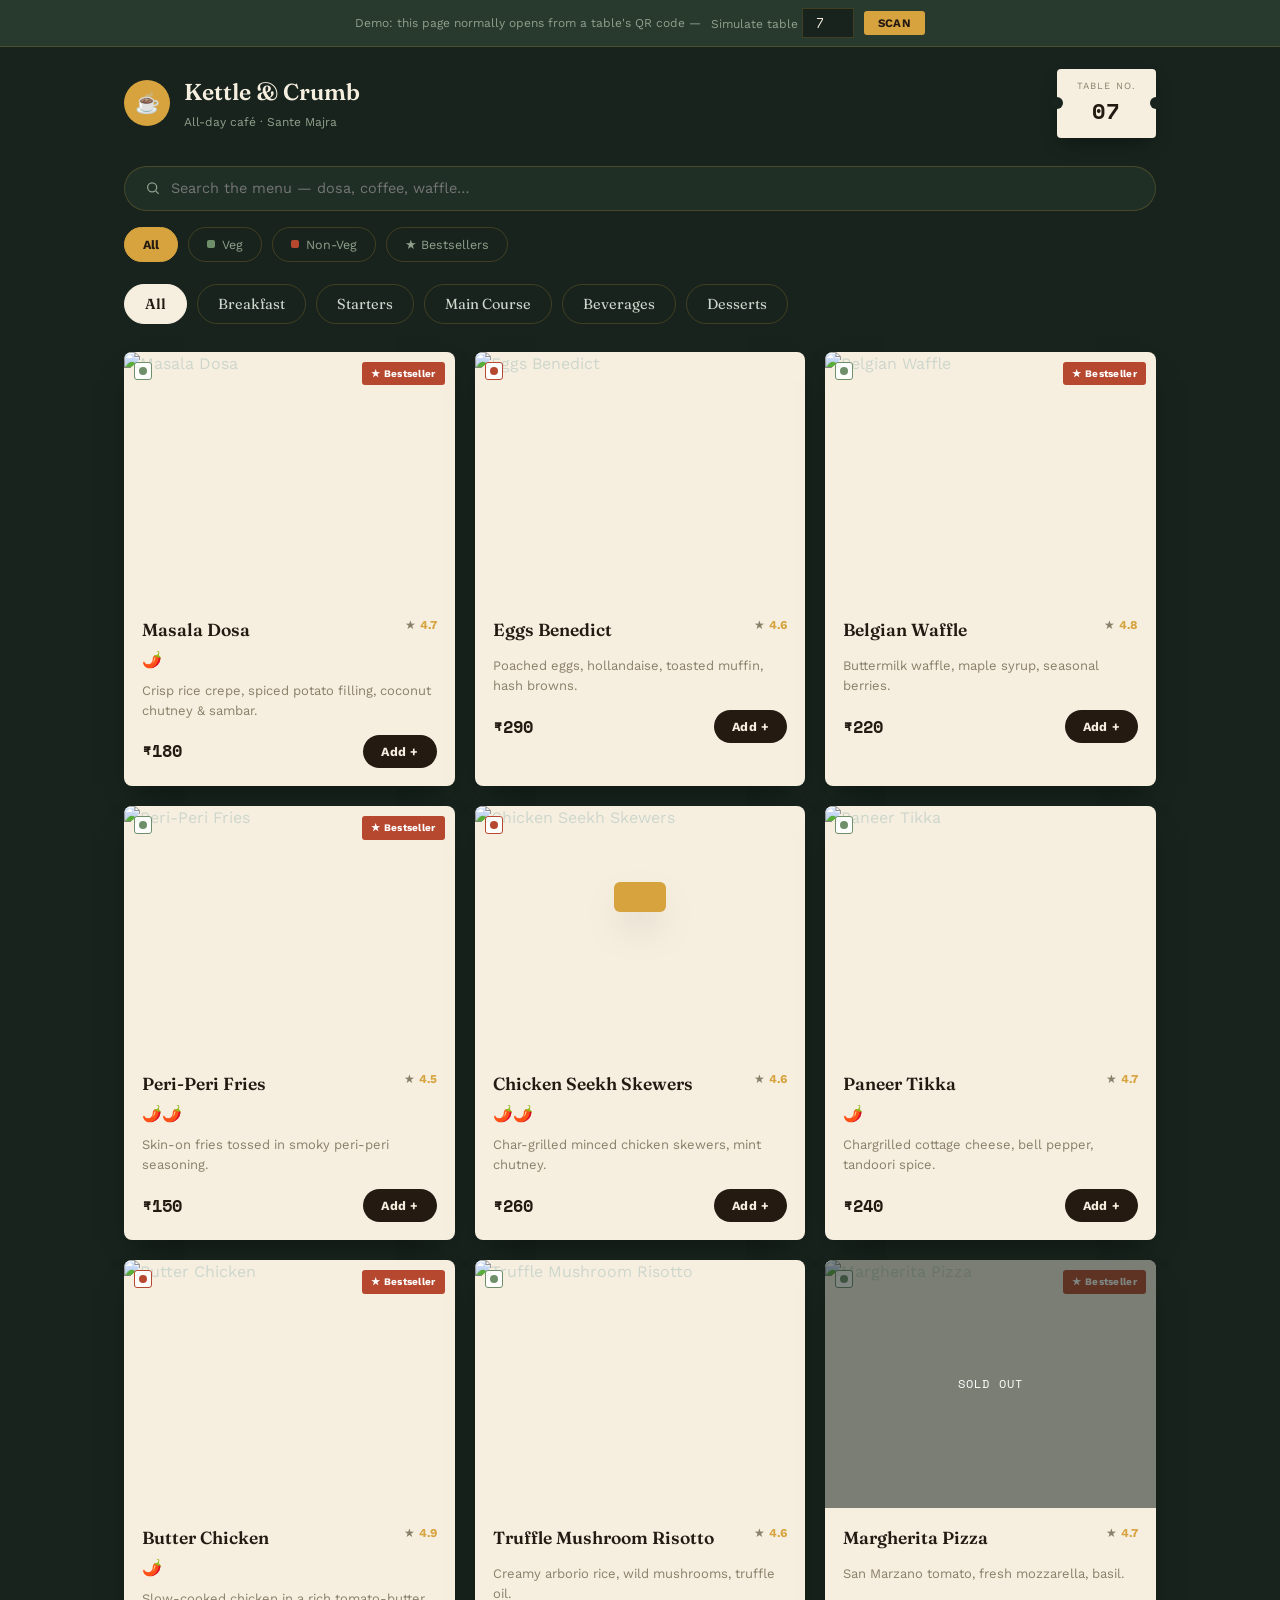
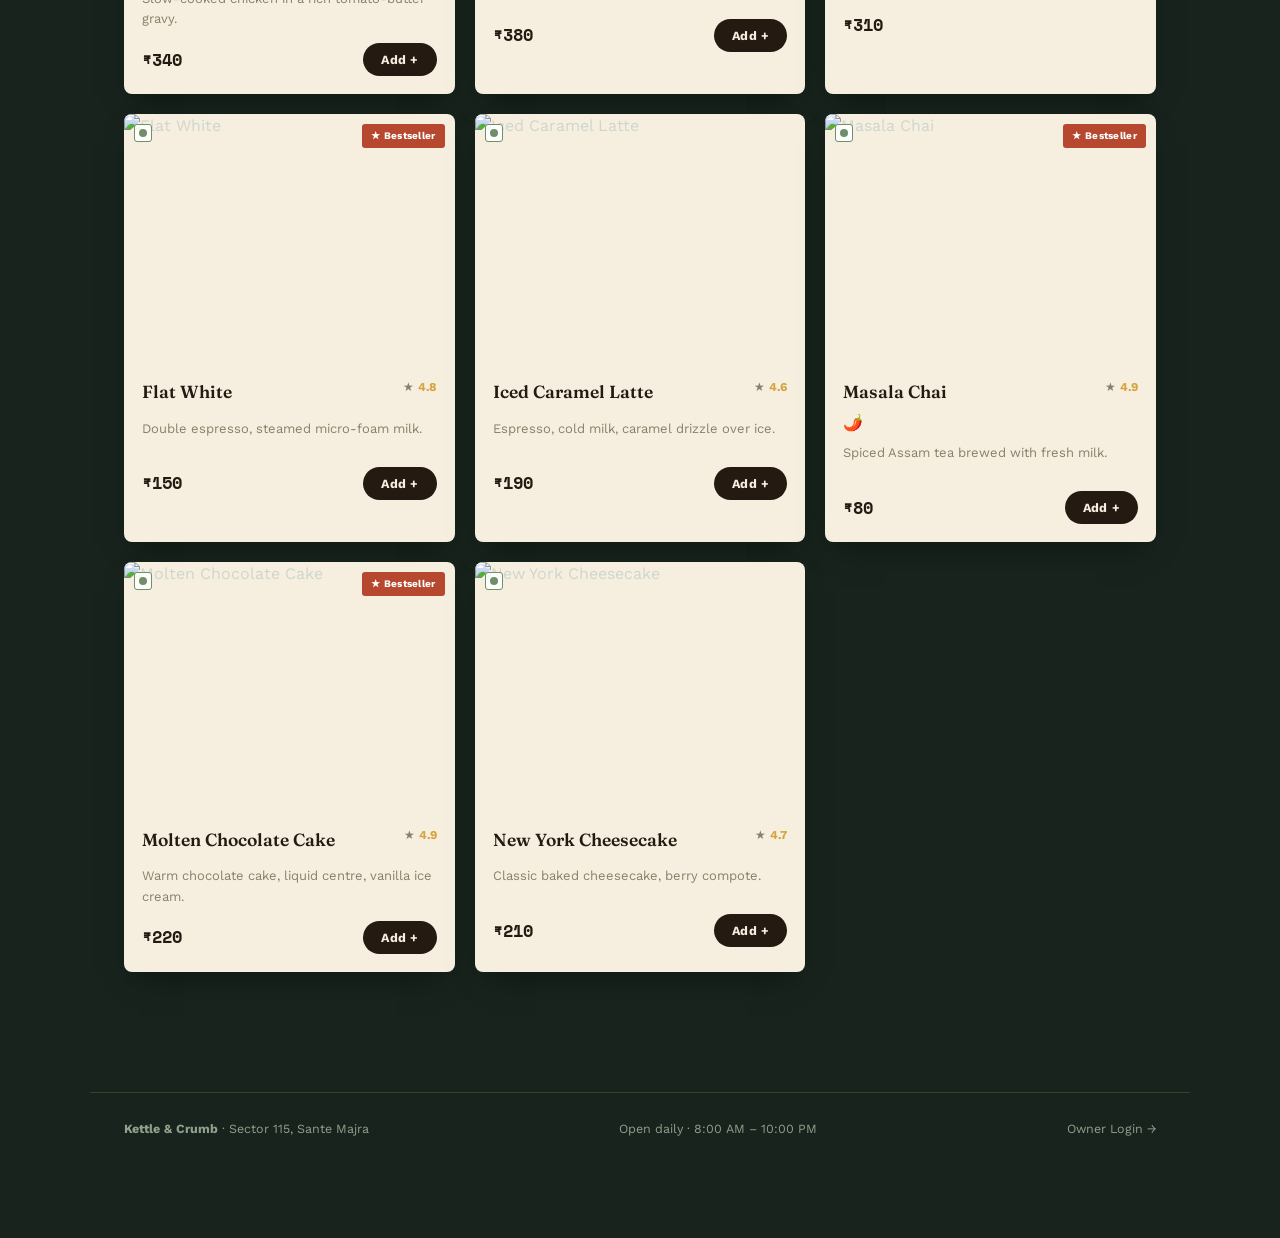
==== index.html @ 445ea5b0 "first commit" ====
<!DOCTYPE html>
<html lang="en">

<head>
    <meta charset="UTF-8">
    <meta name="viewport" content="width=device-width, initial-scale=1.0">
    <title>Kettle & Crumb — Table Order</title>
    <meta name="description" content="Scan, browse the menu, and order straight from your table.">
    <link rel="preconnect" href="https://fonts.googleapis.com">
    <link
        href="https://fonts.googleapis.com/css2?family=Fraunces:ital,opsz,wght@0,9..144,500;0,9..144,600;1,9..144,500&family=Work+Sans:wght@400;500;600;700;800&family=Space+Mono:wght@400;700&display=swap"
        rel="stylesheet">
    <link rel="stylesheet" href="style.css">
</head>

<body>

    <!-- ============================================================
     CUSTOMER MENU INTERFACE
============================================================= -->
    <div id="customerApp">

        <!-- table simulator strip (demo-only helper) -->
        <div class="sim-strip">
            <span>Demo: this page normally opens from a table's QR code —</span>
            <label>Simulate table&nbsp;<input type="number" id="simTableInput" min="1" max="40" value="7"></label>
            <button type="button" id="simTableGo">Scan</button>
        </div>

        <header class="menu-header">
            <div class="mh-left">
                <div class="brand-mark">☕</div>
                <div>
                    <div class="brand-name">Kettle &amp; Crumb</div>
                    <div class="brand-tag">All-day café · Sante Majra</div>
                </div>
            </div>
            <div class="table-stub" id="tableStub">
                <span class="stub-eyebrow">Table No.</span>
                <span class="stub-num" id="tableNumDisplay">07</span>
            </div>
        </header>

        <div class="menu-toolbar">
            <div class="search-wrap">
                <svg width="16" height="16" viewBox="0 0 24 24" fill="none" stroke="currentColor" stroke-width="2">
                    <circle cx="11" cy="11" r="7" />
                    <path d="m21 21-4.3-4.3" />
                </svg>
                <input type="text" id="menuSearch" placeholder="Search the menu — dosa, coffee, waffle…">
            </div>
            <div class="filter-pills">
                <button class="fp active" data-filter="all" onclick="setDietFilter('all',this)">All</button>
                <button class="fp veg" data-filter="veg" onclick="setDietFilter('veg',this)"><span
                        class="dot veg-dot"></span>Veg</button>
                <button class="fp nonveg" data-filter="nonveg" onclick="setDietFilter('nonveg',this)"><span
                        class="dot nonveg-dot"></span>Non-Veg</button>
                <button class="fp" data-filter="bestseller" onclick="setDietFilter('bestseller',this)">★
                    Bestsellers</button>
            </div>
        </div>

        <nav class="cat-rail" id="catRail"></nav>

        <main class="menu-main">
            <div class="menu-grid" id="menuGrid"></div>
            <p class="no-results hidden-panel" id="noResults">Nothing matches that search — try another dish or clear
                the filters.</p>
        </main>

        <footer class="menu-footer">
            <div><b>Kettle &amp; Crumb</b> · Sector 115, Sante Majra</div>
            <div>Open daily · 8:00 AM – 10:00 PM</div>
            <a href="#" class="staff-link" onclick="openAdmin(event)">Owner Login →</a>
        </footer>

        <!-- floating cart tab -->
        <button class="cart-tab hidden-panel" id="cartTab" onclick="openCartDrawer()">
            <span class="cart-tab-count" id="cartTabCount">0</span>
            <span class="cart-tab-label">View Ticket</span>
            <span class="cart-tab-total" id="cartTabTotal">₹0</span>
        </button>

        <!-- order tracker bar -->
        <div class="tracker-bar hidden-panel" id="trackerBar" onclick="openTrackerDetail()">
            <span class="tracker-dot"></span>
            <span>Order <b id="trackerOrderId">—</b></span>
            <span class="tracker-status" id="trackerStatus">Placed</span>
        </div>

        <!-- cart / ticket drawer -->
        <div class="drawer-bg" id="cartDrawerBg" onclick="if(event.target===this)closeCartDrawer()">
            <div class="ticket" id="ticketPanel">
                <div class="ticket-torn top"></div>
                <div class="ticket-head">
                    <div>ORDER TICKET</div>
                    <button class="ticket-close" onclick="closeCartDrawer()">✕</button>
                </div>
                <div class="ticket-meta">
                    <span>TABLE <b id="ticketTable">07</b></span>
                    <span id="ticketTime">--:--</span>
                </div>
                <div class="ticket-items" id="ticketItems"></div>
                <div class="ticket-empty hidden-panel" id="ticketEmpty">Your ticket is empty — add something from the
                    menu.</div>
                <div class="ticket-divider"></div>
                <div class="ticket-row"><span>Subtotal</span><span id="ticketSubtotal">₹0</span></div>
                <div class="ticket-row muted"><span>Taxes (5%)</span><span id="ticketTax">₹0</span></div>
                <div class="ticket-row total"><span>Total</span><span id="ticketTotal">₹0</span></div>
                <textarea id="ticketNote"
                    placeholder="Notes for the kitchen (optional) — e.g. less spicy, no onion"></textarea>
                <button class="btn-place" id="placeOrderBtn" onclick="placeOrder()">Place Order</button>
                <div class="ticket-barcode"></div>
            </div>
        </div>

    </div>

    <div id="toast"></div>

    <!-- ============================================================
     OWNER DASHBOARD
============================================================= -->
    <div id="admin-root">

        <div class="admin-login" id="adminLogin">
            <div class="login-card">
                <div class="brand-mark" style="margin:0 auto 10px;">☕</div>
                <div class="brand-name" style="text-align:center;">Owner Portal</div>
                <p class="sub">KETTLE &amp; CRUMB — MANAGEMENT</p>
                <form id="loginForm">
                    <div class="field"><label>Email</label><input required type="email" id="loginEmail"
                            placeholder="owner@kettleandcrumb.com"></div>
                    <div class="field"><label>Password</label><input required type="password" id="loginPass"
                            placeholder="••••••••"></div>
                    <button type="submit" class="btn-place" style="width:100%;">Sign In</button>
                </form>
                <div class="demo-hint">Demo credentials — any email + password <b>owner123</b></div>
                <a class="back-site" href="#" onclick="closeAdmin(event)">← Back to menu</a>
            </div>
        </div>

        <div class="admin-shell hidden-panel" id="adminShell">
            <aside class="admin-sidebar">
                <div class="brand-mark" style="margin-bottom:6px;">☕</div>
                <div class="sidebar-brand">Kettle &amp; Crumb</div>
                <a class="side-link active" data-tab="dash" onclick="switchTab('dash',this)">◆ Dashboard</a>
                <a class="side-link" data-tab="orders" onclick="switchTab('orders',this)">◆ Orders</a>
                <a class="side-link" data-tab="menu" onclick="switchTab('menu',this)">◆ Menu Management</a>
                <a class="side-link" data-tab="revenue" onclick="switchTab('revenue',this)">◆ Revenue</a>
                <a class="side-link" data-tab="settings" onclick="switchTab('settings',this)">◆ Settings</a>
                <a class="side-link" onclick="closeAdmin(event)" style="margin-top:auto;">◆ Logout</a>
            </aside>

            <main class="admin-main">
                <!-- DASHBOARD -->
                <div class="admin-tab" id="tab-dash">
                    <div class="admin-topbar">
                        <div>
                            <h1>Dashboard</h1>
                            <div class="sub">Today at a glance.</div>
                        </div>
                        <div class="topbar-actions">
                            <button type="button" class="mini-btn" onclick="switchTabByName('orders')">View
                                Orders</button>
                            <button type="button" class="mini-btn ok" onclick="switchTabByName('menu')">Manage
                                Menu</button>
                        </div>
                    </div>
                    <div class="stat-grid" id="statGrid"></div>
                    <div class="dash-split">
                        <div class="admin-panel">
                            <div class="panel-head">
                                <h3>Orders by Status</h3>
                            </div>
                            <div id="statusBars"></div>
                        </div>
                        <div class="admin-panel">
                            <div class="panel-head">
                                <h3>Recent Activity</h3>
                            </div>
                            <div id="activityFeed" class="activity-feed"></div>
                        </div>
                    </div>
                    <div class="admin-panel">
                        <div class="panel-head">
                            <h3>Latest Orders</h3>
                        </div>
                        <table>
                            <thead>
                                <tr>
                                    <th>Order</th>
                                    <th>Table</th>
                                    <th>Items</th>
                                    <th>Total</th>
                                    <th>Status</th>
                                </tr>
                            </thead>
                            <tbody id="recentOrdersBody"></tbody>
                        </table>
                    </div>
                </div>

                <!-- ORDERS -->
                <div class="admin-tab hidden-panel" id="tab-orders">
                    <div class="admin-topbar">
                        <div>
                            <h1>Orders</h1>
                            <div class="sub">Move each order through the kitchen workflow.</div>
                        </div>
                        <div class="topbar-actions"><span class="count-chip" id="orderCount">0 orders</span></div>
                    </div>
                    <div class="order-cols" id="orderCols"></div>
                </div>

                <!-- MENU MANAGEMENT -->
                <div class="admin-tab hidden-panel" id="tab-menu">
                    <div class="admin-topbar">
                        <div>
                            <h1>Menu Management</h1>
                            <div class="sub">Add dishes, edit prices, toggle availability.</div>
                        </div>
                        <div class="topbar-actions">
                            <span class="count-chip" id="menuCount">0 items</span>
                            <button type="button" class="mini-btn ok" onclick="openItemEditor()">+ Add Item</button>
                        </div>
                    </div>
                    <div class="cat-filter-row" id="adminCatFilter"></div>
                    <div class="admin-grid-menu" id="adminMenuGrid"></div>
                </div>

                <!-- REVENUE -->
                <div class="admin-tab hidden-panel" id="tab-revenue">
                    <div class="admin-topbar">
                        <div>
                            <h1>Revenue</h1>
                            <div class="sub">Track daily takings — automatic from orders, plus manual entries.</div>
                        </div>
                    </div>
                    <div class="stat-grid" id="revenueStatGrid"></div>
                    <div class="admin-panel">
                        <div class="panel-head">
                            <h3>Last 7 Days</h3>
                        </div>
                        <div id="revenueChart" class="revenue-chart"></div>
                    </div>
                    <div class="admin-panel">
                        <div class="panel-head">
                            <h3>Add a Manual Entry</h3>
                        </div>
                        <form id="revenueForm" class="form-row" style="align-items:flex-end;">
                            <div class="field"><label>Date</label><input required type="date" id="revDate"></div>
                            <div class="field"><label>Amount (₹)</label><input required type="number" min="0"
                                    id="revAmount" placeholder="e.g. 2400"></div>
                            <div class="field"><label>Note</label><input type="text" id="revNote"
                                    placeholder="e.g. Cash counter sales"></div>
                            <button type="submit" class="btn-place" style="width:auto;padding:13px 26px;">Add
                                Entry</button>
                        </form>
                    </div>
                    <div class="admin-panel">
                        <div class="panel-head">
                            <h3>Revenue Log</h3>
                        </div>
                        <table>
                            <thead>
                                <tr>
                                    <th>Date</th>
                                    <th>Source</th>
                                    <th>Note</th>
                                    <th>Amount</th>
                                </tr>
                            </thead>
                            <tbody id="revenueLogBody"></tbody>
                        </table>
                    </div>
                </div>

                <!-- SETTINGS -->
                <div class="admin-tab hidden-panel" id="tab-settings">
                    <div class="admin-topbar">
                        <div>
                            <h1>Settings</h1>
                            <div class="sub">Basic details shown across the customer menu.</div>
                        </div>
                    </div>
                    <form class="admin-panel" id="settingsForm">
                        <div class="panel-head">
                            <h3>Café Info</h3>
                        </div>
                        <div class="form-row">
                            <div class="field"><label>Café Name</label><input type="text" id="setCafeName"
                                    value="Kettle & Crumb"></div>
                            <div class="field"><label>Tagline</label><input type="text" id="setTagline"
                                    value="All-day café · Sante Majra"></div>
                        </div>
                        <div class="form-row">
                            <div class="field"><label>Address</label><input type="text" id="setAddress"
                                    value="Sector 115, Sante Majra"></div>
                            <div class="field"><label>Opening Hours</label><input type="text" id="setHours"
                                    value="Open daily · 8:00 AM – 10:00 PM"></div>
                        </div>
                        <div class="form-row">
                            <div class="field"><label>Contact Phone</label><input type="text" id="setPhone"
                                    value="+91 98xxx xxxxx"></div>
                            <div class="field"><label>Number of Tables</label><input type="number" id="setTableCount"
                                    value="20" min="1"></div>
                        </div>
                        <label class="switch-row" style="margin-top:6px;">
                            <input type="checkbox" id="setOrderSound" checked>
                            <span>Play a sound alert when a new order comes in</span>
                        </label>
                        <div class="submit-row" style="margin-top:20px;">
                            <button type="submit" class="btn-place" style="width:auto;padding:13px 30px;">Save &amp;
                                Publish to Menu</button>
                            <span class="submit-note" id="settingsSavedNote"></span>
                        </div>
                    </form>
                </div>
            </main>
        </div>
    </div>

    <!-- item editor modal -->
    <div class="drawer-bg" id="itemEditorBg" onclick="if(event.target===this)closeItemEditor()">
        <div class="item-editor" id="itemEditor">
            <div class="panel-head">
                <h3 id="editorTitle">Add Menu Item</h3><button class="ticket-close"
                    onclick="closeItemEditor()">✕</button>
            </div>
            <div class="editor-photo">
                <img id="editorImgPreview" src="">
                <input type="file" id="editorImgUpload" accept="image/*" style="display:none"
                    onchange="handleEditorImageUpload(event)">
                <button type="button" class="mini-btn"
                    onclick="document.getElementById('editorImgUpload').click()">Upload Photo</button>
            </div>
            <div class="form-row">
                <div class="field full"><label>Dish Name</label><input type="text" id="editorName"></div>
            </div>
            <div class="form-row">
                <div class="field full"><label>Description</label><textarea id="editorDesc"></textarea></div>
            </div>
            <div class="form-row">
                <div class="field"><label>Price (₹)</label><input type="number" id="editorPrice"></div>
                <div class="field"><label>Category</label><select id="editorCategory"></select></div>
            </div>
            <div class="form-row">
                <div class="field"><label>Diet</label>
                    <select id="editorDiet">
                        <option value="veg">Veg</option>
                        <option value="nonveg">Non-Veg</option>
                    </select>
                </div>
                <div class="field"><label>Spice Level</label>
                    <select id="editorSpice">
                        <option value="0">Mild</option>
                        <option value="1">Medium</option>
                        <option value="2">Spicy</option>
                    </select>
                </div>
            </div>
            <label class="switch-row" style="margin:6px 0 16px;"><input type="checkbox" id="editorBestseller"><span>Mark
                    as bestseller</span></label>
            <div class="submit-row">
                <button type="button" class="btn-place" style="width:auto;padding:13px 28px;"
                    onclick="saveEditorItem()">Save Item</button>
                <span id="editorDeleteWrap"></span>
            </div>
        </div>
    </div>

    <script src="script.js" defer></script>
</body>

</html>
---- style.css ----
:root {
    --ink: #17231c;
    --ink-2: #1f2f25;
    --ink-3: #28392e;
    --paper: #f6efe0;
    --paper-dim: #eee4cf;
    --mustard: #d6a33e;
    --mustard-bright: #eec46b;
    --rust: #b6482f;
    --sage: #6f8f6b;
    --text-soft: #cdd6cc;
    --text-soft-2: #8fa08c;
    --ink-text: #241a12;
    --muted-paper: #8a7f68;
    --line: rgba(214, 163, 62, 0.22);
    --line-paper: rgba(36, 26, 18, 0.12);
    --serif: 'Fraunces', serif;
    --sans: 'Work Sans', sans-serif;
    --mono: 'Space Mono', monospace;
}

* {
    margin: 0;
    padding: 0;
    box-sizing: border-box;
}

body {
    background: var(--ink);
    color: var(--text-soft);
    font-family: var(--sans);
    line-height: 1.55;
    -webkit-font-smoothing: antialiased;
}

a {
    color: inherit;
    text-decoration: none;
}

button {
    font-family: var(--sans);
    cursor: pointer;
    border: none;
    background: none;
    color: inherit;
}

img {
    max-width: 100%;
    display: block;
}

.hidden-panel {
    display: none !important;
}

/* ===================== customer shell ===================== */
.sim-strip {
    background: var(--ink-3);
    color: var(--text-soft-2);
    font-size: 12px;
    display: flex;
    align-items: center;
    justify-content: center;
    gap: 10px;
    flex-wrap: wrap;
    padding: 8px 16px;
    border-bottom: 1px solid var(--line);
}

.sim-strip input {
    width: 52px;
    background: var(--ink);
    border: 1px solid var(--line);
    color: var(--paper);
    padding: 4px 6px;
    font-family: var(--mono);
    text-align: center;
}

.sim-strip button {
    background: var(--mustard);
    color: var(--ink-text);
    padding: 5px 14px;
    font-size: 11.5px;
    font-weight: 700;
    border-radius: 3px;
    letter-spacing: .03em;
    text-transform: uppercase;
}

.menu-header {
    display: flex;
    justify-content: space-between;
    align-items: center;
    padding: 22px 34px;
    max-width: 1100px;
    margin: 0 auto;
}

.mh-left {
    display: flex;
    align-items: center;
    gap: 14px;
}

.brand-mark {
    width: 46px;
    height: 46px;
    border-radius: 50%;
    background: var(--mustard);
    color: var(--ink-text);
    display: flex;
    align-items: center;
    justify-content: center;
    font-size: 20px;
    flex-shrink: 0;
}

.brand-name {
    font-family: var(--serif);
    font-size: 23px;
    color: var(--paper);
    font-weight: 600;
}

.brand-tag {
    font-size: 12px;
    color: var(--text-soft-2);
    margin-top: 2px;
}

.table-stub {
    background: var(--paper);
    color: var(--ink-text);
    padding: 10px 20px;
    border-radius: 4px;
    text-align: center;
    position: relative;
    box-shadow: 0 8px 20px -6px rgba(0, 0, 0, .4);
}

.table-stub::before,
.table-stub::after {
    content: '';
    position: absolute;
    top: 50%;
    width: 12px;
    height: 12px;
    background: var(--ink);
    border-radius: 50%;
    transform: translateY(-50%);
}

.table-stub::before {
    left: -6px;
}

.table-stub::after {
    right: -6px;
}

.stub-eyebrow {
    display: block;
    font-size: 9.5px;
    letter-spacing: .12em;
    text-transform: uppercase;
    color: var(--muted-paper);
}

.stub-num {
    display: block;
    font-family: var(--mono);
    font-size: 22px;
    font-weight: 700;
    letter-spacing: .04em;
}

.menu-toolbar {
    max-width: 1100px;
    margin: 6px auto 0;
    padding: 0 34px;
    display: flex;
    flex-direction: column;
    gap: 16px;
}

.search-wrap {
    display: flex;
    align-items: center;
    gap: 10px;
    background: var(--ink-2);
    border: 1px solid var(--line);
    border-radius: 30px;
    padding: 13px 20px;
    color: var(--text-soft-2);
}

.search-wrap input {
    background: none;
    border: none;
    color: var(--paper);
    font-size: 14.5px;
    width: 100%;
    font-family: var(--sans);
}

.search-wrap input:focus {
    outline: none;
}

.filter-pills {
    display: flex;
    gap: 10px;
    flex-wrap: wrap;
}

.fp {
    padding: 9px 18px;
    border: 1px solid var(--line);
    border-radius: 20px;
    font-size: 12.5px;
    color: var(--text-soft-2);
    display: flex;
    align-items: center;
    gap: 7px;
    transition: .25s;
}

.fp:hover {
    border-color: var(--mustard);
    color: var(--paper);
}

.fp.active {
    background: var(--mustard);
    color: var(--ink-text);
    border-color: var(--mustard);
    font-weight: 700;
}

.dot {
    width: 8px;
    height: 8px;
    border-radius: 2px;
    display: inline-block;
}

.veg-dot {
    background: var(--sage);
}

.nonveg-dot {
    background: var(--rust);
}

.cat-rail {
    max-width: 1100px;
    margin: 22px auto 0;
    padding: 0 34px;
    display: flex;
    gap: 10px;
    overflow-x: auto;
    scrollbar-width: none;
}

.cat-rail::-webkit-scrollbar {
    display: none;
}

.cat-chip {
    flex-shrink: 0;
    padding: 10px 20px;
    border: 1px solid var(--line);
    border-radius: 24px;
    font-family: var(--serif);
    font-size: 14.5px;
    color: var(--text-soft);
    transition: .25s;
    white-space: nowrap;
}

.cat-chip.active {
    background: var(--paper);
    color: var(--ink-text);
    border-color: var(--paper);
    font-weight: 600;
}

.menu-main {
    max-width: 1100px;
    margin: 0 auto;
    padding: 28px 34px 120px;
}

.menu-grid {
    display: grid;
    grid-template-columns: repeat(3, 1fr);
    gap: 20px;
}

@media(max-width:900px) {
    .menu-grid {
        grid-template-columns: repeat(2, 1fr);
    }
}

@media(max-width:600px) {
    .menu-grid {
        grid-template-columns: 1fr;
    }
}

.no-results {
    text-align: center;
    color: var(--text-soft-2);
    padding: 60px 0;
    font-size: 14px;
}

.dish-card {
    background: var(--paper);
    border-radius: 8px;
    overflow: hidden;
    position: relative;
    box-shadow: 0 14px 30px -14px rgba(0, 0, 0, .5);
    transition: transform .3s ease;
}

.dish-card.unavailable {
    opacity: .55;
}

.dish-card.reveal {
    opacity: 0;
    transform: translateY(18px);
    transition: opacity .6s ease, transform .6s cubic-bezier(.16, .8, .24, 1);
}

.dish-card.reveal.in-view {
    opacity: 1;
    transform: translateY(0);
}

.dish-photo {
    position: relative;
    aspect-ratio: 4/3;
    overflow: hidden;
}

.dish-photo img {
    width: 100%;
    height: 100%;
    object-fit: cover;
    transition: transform .5s;
}

.dish-card:hover .dish-photo img {
    transform: scale(1.06);
}

.diet-mark {
    position: absolute;
    top: 10px;
    left: 10px;
    width: 18px;
    height: 18px;
    border: 1.5px solid;
    border-radius: 3px;
    display: flex;
    align-items: center;
    justify-content: center;
    background: rgba(255, 255, 255, .92);
}

.diet-mark.veg {
    border-color: var(--sage);
}

.diet-mark.veg::after {
    content: '';
    width: 8px;
    height: 8px;
    background: var(--sage);
    border-radius: 50%;
}

.diet-mark.nonveg {
    border-color: var(--rust);
}

.diet-mark.nonveg::after {
    content: '';
    width: 8px;
    height: 8px;
    background: var(--rust);
    border-radius: 50%;
}

.best-ribbon {
    position: absolute;
    top: 10px;
    right: 10px;
    background: var(--rust);
    color: #fff;
    font-size: 10px;
    font-weight: 700;
    padding: 4px 9px;
    border-radius: 3px;
    letter-spacing: .03em;
}

.sold-out-flag {
    position: absolute;
    inset: 0;
    background: rgba(23, 35, 28, .55);
    display: flex;
    align-items: center;
    justify-content: center;
    color: #fff;
    font-family: var(--mono);
    font-size: 12px;
    letter-spacing: .1em;
    text-transform: uppercase;
}

.dish-body {
    padding: 16px 18px 18px;
}

.dish-top {
    display: flex;
    justify-content: space-between;
    align-items: flex-start;
    gap: 8px;
    margin-bottom: 4px;
}

.dish-name {
    font-family: var(--serif);
    font-size: 17.5px;
    color: var(--ink-text);
    font-weight: 600;
}

.dish-rating {
    display: flex;
    align-items: center;
    gap: 4px;
    font-size: 12px;
    color: var(--muted-paper);
    flex-shrink: 0;
}

.dish-rating b {
    color: var(--mustard);
}

.spice-row {
    display: flex;
    gap: 2px;
    margin: 5px 0 8px;
}

.spice-row span {
    font-size: 11px;
}

.dish-desc {
    font-size: 13px;
    color: var(--muted-paper);
    min-height: 34px;
    margin-bottom: 14px;
}

.dish-foot {
    display: flex;
    justify-content: space-between;
    align-items: center;
}

.dish-price {
    font-family: var(--mono);
    font-size: 17px;
    font-weight: 700;
    color: var(--ink-text);
}

.qty-stepper {
    display: flex;
    align-items: center;
    gap: 0;
    border: 1px solid var(--line-paper);
    border-radius: 20px;
    overflow: hidden;
}

.qty-stepper button {
    width: 30px;
    height: 30px;
    font-size: 16px;
    color: var(--ink-text);
}

.qty-stepper button:hover {
    background: var(--paper-dim);
}

.qty-stepper span {
    width: 26px;
    text-align: center;
    font-family: var(--mono);
    font-size: 13px;
}

.add-btn {
    background: var(--ink-text);
    color: var(--paper);
    padding: 9px 18px;
    border-radius: 20px;
    font-size: 12.5px;
    font-weight: 700;
    letter-spacing: .02em;
    transition: .25s;
}

.add-btn:hover {
    background: var(--mustard);
    color: var(--ink-text);
}

.menu-footer {
    max-width: 1100px;
    margin: 0 auto;
    padding: 26px 34px 100px;
    display: flex;
    justify-content: space-between;
    flex-wrap: wrap;
    gap: 10px;
    font-size: 12.5px;
    color: var(--text-soft-2);
    border-top: 1px solid var(--line);
}

.staff-link {
    color: var(--text-soft-2);
}

.staff-link:hover {
    color: var(--mustard);
}

/* ===================== cart tab + tracker ===================== */
.cart-tab {
    position: fixed;
    left: 50%;
    bottom: 22px;
    transform: translateX(-50%);
    background: var(--mustard);
    color: var(--ink-text);
    display: flex;
    align-items: center;
    gap: 14px;
    padding: 14px 22px;
    border-radius: 30px;
    box-shadow: 0 16px 34px -10px rgba(0, 0, 0, .5);
    animation: cartIn .4s cubic-bezier(.16, .8, .24, 1);
    z-index: 500;
}

@keyframes cartIn {
    from {
        opacity: 0;
        transform: translateX(-50%) translateY(20px);
    }

    to {
        opacity: 1;
        transform: translateX(-50%) translateY(0);
    }
}

.cart-tab-count {
    background: var(--ink-text);
    color: var(--paper);
    width: 24px;
    height: 24px;
    border-radius: 50%;
    font-size: 12px;
    display: flex;
    align-items: center;
    justify-content: center;
    font-weight: 700;
}

.cart-tab-label {
    font-weight: 700;
    font-size: 13.5px;
}

.cart-tab-total {
    font-family: var(--mono);
    font-weight: 700;
}

.tracker-bar {
    position: fixed;
    top: 0;
    left: 0;
    right: 0;
    z-index: 600;
    background: var(--ink-2);
    border-bottom: 1px solid var(--line);
    display: flex;
    align-items: center;
    justify-content: center;
    gap: 12px;
    padding: 11px;
    font-size: 13px;
    color: var(--paper);
    cursor: pointer;
}

.tracker-dot {
    width: 8px;
    height: 8px;
    border-radius: 50%;
    background: var(--mustard);
    animation: trackerPulse 1.6s infinite;
}

@keyframes trackerPulse {

    0%,
    100% {
        opacity: 1;
    }

    50% {
        opacity: .3;
    }
}

.tracker-status {
    background: var(--mustard);
    color: var(--ink-text);
    padding: 3px 12px;
    border-radius: 12px;
    font-size: 11.5px;
    font-weight: 700;
    text-transform: uppercase;
}

/* ===================== ticket / cart drawer (signature element) ===================== */
.drawer-bg {
    position: fixed;
    inset: 0;
    background: rgba(10, 14, 11, .7);
    backdrop-filter: blur(4px);
    z-index: 2000;
    display: flex;
    align-items: flex-end;
    justify-content: center;
    opacity: 0;
    pointer-events: none;
    transition: opacity .3s;
}

.drawer-bg.show {
    opacity: 1;
    pointer-events: all;
}

.ticket {
    width: 100%;
    max-width: 420px;
    max-height: 88vh;
    overflow-y: auto;
    background: var(--paper);
    color: var(--ink-text);
    border-radius: 10px 10px 0 0;
    padding: 0 26px 26px;
    font-family: var(--mono);
    transform: translateY(100%);
    transition: transform .4s cubic-bezier(.16, .8, .24, 1);
    position: relative;
}

.drawer-bg.show .ticket {
    transform: translateY(0);
}

.ticket-torn {
    height: 14px;
    margin: 0 -26px 10px;
    background: linear-gradient(-45deg, transparent 8px, var(--paper) 8px) 0 0/16px 16px repeat-x,
        linear-gradient(45deg, transparent 8px, var(--paper) 8px) 0 0/16px 16px repeat-x;
    background-color: transparent;
}

.ticket-torn.top {
    background:
        linear-gradient(135deg, var(--ink) 8px, transparent 0) 0 0,
        linear-gradient(-135deg, var(--ink) 8px, transparent 0) 8px 0;
    background-size: 16px 16px;
    background-repeat: repeat-x;
    background-color: var(--paper);
}

.ticket-head {
    display: flex;
    justify-content: space-between;
    align-items: center;
    font-weight: 700;
    letter-spacing: .1em;
    font-size: 13px;
    margin-bottom: 6px;
}

.ticket-close {
    font-family: var(--sans);
    font-size: 18px;
    color: var(--muted-paper);
}

.ticket-meta {
    display: flex;
    justify-content: space-between;
    font-size: 11.5px;
    color: var(--muted-paper);
    border-bottom: 1px dashed var(--line-paper);
    padding-bottom: 12px;
    margin-bottom: 12px;
}

.ticket-items {
    display: flex;
    flex-direction: column;
    gap: 12px;
    max-height: 34vh;
    overflow-y: auto;
}

.ticket-item {
    display: flex;
    justify-content: space-between;
    align-items: center;
    font-size: 12.5px;
    gap: 10px;
}

.ticket-item .ti-name {
    flex: 1;
}

.ticket-item .ti-qty-ctrl {
    display: flex;
    align-items: center;
    gap: 8px;
}

.ticket-item .ti-qty-ctrl button {
    width: 20px;
    height: 20px;
    border: 1px solid var(--line-paper);
    border-radius: 50%;
    font-size: 12px;
}

.ticket-empty {
    text-align: center;
    color: var(--muted-paper);
    font-size: 12.5px;
    padding: 24px 0;
    font-family: var(--sans);
}

.ticket-divider {
    border-top: 1px dashed var(--line-paper);
    margin: 14px 0;
}

.ticket-row {
    display: flex;
    justify-content: space-between;
    font-size: 13px;
    padding: 4px 0;
}

.ticket-row.muted {
    color: var(--muted-paper);
    font-size: 11.5px;
}

.ticket-row.total {
    font-size: 16px;
    font-weight: 700;
    border-top: 1px dashed var(--line-paper);
    margin-top: 6px;
    padding-top: 10px;
}

#ticketNote {
    width: 100%;
    margin-top: 14px;
    background: var(--paper-dim);
    border: 1px solid var(--line-paper);
    color: var(--ink-text);
    padding: 10px 12px;
    font-size: 12px;
    font-family: var(--sans);
    min-height: 56px;
    resize: vertical;
}

.btn-place {
    width: 100%;
    background: var(--ink-text);
    color: var(--paper);
    padding: 15px;
    border-radius: 6px;
    margin-top: 16px;
    font-family: var(--sans);
    font-weight: 700;
    letter-spacing: .03em;
    font-size: 14px;
    transition: .25s;
}

.btn-place:hover {
    background: var(--rust);
    color: #fff;
}

.ticket-barcode {
    margin-top: 18px;
    height: 34px;
    background: repeating-linear-gradient(90deg, var(--ink-text) 0 2px, transparent 2px 5px);
    opacity: .75;
}

/* ===================== toast ===================== */
#toast {
    position: fixed;
    bottom: 30px;
    left: 50%;
    transform: translateX(-50%) translateY(140%);
    background: var(--mustard);
    color: var(--ink-text);
    padding: 15px 26px;
    font-size: 13px;
    font-weight: 700;
    border-radius: 6px;
    z-index: 9999;
    transition: transform .5s cubic-bezier(.16, .8, .24, 1);
    box-shadow: 0 18px 36px -12px rgba(0, 0, 0, .5);
}

#toast.show {
    transform: translateX(-50%) translateY(0);
}

/* ===================== shared form bits ===================== */
.field {
    display: flex;
    flex-direction: column;
    gap: 7px;
}

.field.full {
    grid-column: 1/-1;
}

.field label {
    font-size: 11px;
    letter-spacing: .06em;
    text-transform: uppercase;
    color: var(--muted-2, var(--text-soft-2));
}

.field input,
.field select,
.field textarea {
    background: var(--ink);
    border: 1px solid var(--line);
    color: var(--paper);
    padding: 12px 14px;
    font-size: 14px;
    font-family: var(--sans);
}

.form-row {
    display: grid;
    grid-template-columns: 1fr 1fr;
    gap: 16px;
    margin-bottom: 16px;
}

@media(max-width:560px) {
    .form-row {
        grid-template-columns: 1fr;
    }
}

.switch-row {
    display: flex;
    align-items: center;
    gap: 12px;
    font-size: 13.5px;
    color: var(--text-soft);
    cursor: pointer;
    user-select: none;
}

.switch-row input[type="checkbox"] {
    width: 38px;
    height: 20px;
    appearance: none;
    background: var(--ink);
    border: 1px solid var(--line);
    border-radius: 20px;
    position: relative;
    cursor: pointer;
    transition: .25s;
    flex-shrink: 0;
}

.switch-row input[type="checkbox"]::after {
    content: '';
    position: absolute;
    top: 2px;
    left: 2px;
    width: 14px;
    height: 14px;
    border-radius: 50%;
    background: var(--text-soft-2);
    transition: .25s;
}

.switch-row input[type="checkbox"]:checked {
    background: rgba(214, 163, 62, .25);
    border-color: var(--mustard);
}

.switch-row input[type="checkbox"]:checked::after {
    left: 19px;
    background: var(--mustard-bright);
}

.submit-row {
    display: flex;
    align-items: center;
    gap: 16px;
    flex-wrap: wrap;
}

.submit-note {
    font-size: 12px;
    color: var(--sage);
    font-weight: 700;
}

.mini-btn {
    padding: 8px 15px;
    font-size: 11.5px;
    border: 1px solid var(--line);
    color: var(--text-soft-2);
    letter-spacing: .03em;
    border-radius: 5px;
    transition: .25s;
}

.mini-btn:hover {
    border-color: var(--mustard);
    color: var(--paper);
}

.mini-btn.ok {
    border-color: var(--sage);
    color: var(--sage);
}

.mini-btn.ok:hover {
    background: var(--sage);
    color: var(--ink);
}

.mini-btn.danger {
    border-color: var(--rust);
    color: var(--rust);
}

.mini-btn.danger:hover {
    background: var(--rust);
    color: #fff;
}

/* ===================== admin shell ===================== */
#admin-root {
    display: none;
    position: fixed;
    inset: 0;
    z-index: 3000;
    background: var(--ink);
    overflow: auto;
}

#admin-root.show {
    display: block;
}

.admin-login {
    min-height: 100vh;
    display: flex;
    align-items: center;
    justify-content: center;
}

.login-card {
    width: 380px;
    padding: 44px 38px;
    border: 1px solid var(--line);
    background: var(--ink-2);
    border-radius: 10px;
}

.login-card .sub {
    text-align: center;
    color: var(--text-soft-2);
    font-size: 12px;
    letter-spacing: .05em;
    margin-bottom: 26px;
}

.login-card .field {
    margin-bottom: 14px;
}

.demo-hint {
    margin-top: 18px;
    font-size: 11.5px;
    color: var(--text-soft-2);
    text-align: center;
    border-top: 1px solid var(--line);
    padding-top: 14px;
}

.demo-hint b {
    color: var(--mustard-bright);
}

.back-site {
    display: block;
    text-align: center;
    margin-top: 18px;
    font-size: 12px;
    color: var(--text-soft-2);
}

.back-site:hover {
    color: var(--mustard);
}

.admin-shell {
    display: grid;
    grid-template-columns: 240px 1fr;
    min-height: 100vh;
}

@media(max-width:860px) {
    .admin-shell {
        grid-template-columns: 1fr;
    }
}

.admin-sidebar {
    background: var(--ink-2);
    border-right: 1px solid var(--line);
    padding: 26px 20px;
    position: sticky;
    top: 0;
    height: 100vh;
    overflow: auto;
    display: flex;
    flex-direction: column;
}

@media(max-width:860px) {
    .admin-sidebar {
        position: relative;
        height: auto;
        flex-direction: row;
        flex-wrap: wrap;
        gap: 8px;
    }
}

.sidebar-brand {
    font-family: var(--serif);
    font-size: 16px;
    color: var(--paper);
    margin-bottom: 24px;
}

.side-link {
    display: flex;
    align-items: center;
    gap: 10px;
    padding: 11px 13px;
    font-size: 13.5px;
    color: var(--text-soft-2);
    border-left: 2px solid transparent;
    transition: .25s;
    border-radius: 4px;
}

.side-link:hover {
    color: var(--paper);
}

.side-link.active {
    color: var(--mustard-bright);
    border-left-color: var(--mustard);
    background: rgba(214, 163, 62, .07);
}

.admin-main {
    padding: 34px 40px;
    max-width: 1300px;
}

@media(max-width:700px) {
    .admin-main {
        padding: 22px 16px;
    }
}

.admin-topbar {
    display: flex;
    justify-content: space-between;
    align-items: center;
    margin-bottom: 32px;
    flex-wrap: wrap;
    gap: 14px;
}

.admin-topbar h1 {
    font-family: var(--serif);
    font-size: 27px;
    color: var(--paper);
}

.admin-topbar .sub {
    color: var(--text-soft-2);
    font-size: 13px;
    margin-top: 4px;
}

.topbar-actions {
    display: flex;
    gap: 10px;
    flex-wrap: wrap;
}

.count-chip {
    border: 1px solid var(--line);
    padding: 8px 15px;
    font-size: 12px;
    color: var(--mustard-bright);
    border-radius: 20px;
    font-family: var(--mono);
}

.stat-grid {
    display: grid;
    grid-template-columns: repeat(4, 1fr);
    gap: 18px;
    margin-bottom: 34px;
}

@media(max-width:900px) {
    .stat-grid {
        grid-template-columns: repeat(2, 1fr);
    }
}

.stat-card {
    border: 1px solid var(--line);
    background: var(--ink-2);
    padding: 24px;
    border-radius: 8px;
}

.stat-card .lbl {
    font-size: 11px;
    letter-spacing: .06em;
    text-transform: uppercase;
    color: var(--text-soft-2);
}

.stat-card .val {
    font-family: var(--mono);
    font-size: 32px;
    color: var(--mustard-bright);
    margin-top: 8px;
    font-weight: 700;
}

.stat-card .delta {
    font-size: 12px;
    color: var(--sage);
    margin-top: 6px;
}

.admin-panel {
    border: 1px solid var(--line);
    background: var(--ink-2);
    padding: 26px;
    margin-bottom: 26px;
    border-radius: 8px;
}

.panel-head {
    display: flex;
    justify-content: space-between;
    align-items: center;
    margin-bottom: 20px;
    flex-wrap: wrap;
    gap: 10px;
}

.panel-head h3 {
    font-family: var(--serif);
    font-size: 18px;
    color: var(--paper);
}

table {
    width: 100%;
    border-collapse: collapse;
}

th {
    text-align: left;
    font-size: 10.5px;
    letter-spacing: .06em;
    text-transform: uppercase;
    color: var(--text-soft-2);
    padding: 10px 12px;
    border-bottom: 1px solid var(--line);
}

td {
    padding: 13px 12px;
    font-size: 13px;
    color: var(--text-soft);
    border-bottom: 1px solid rgba(255, 255, 255, .04);
    vertical-align: middle;
}

.empty-note {
    color: var(--text-soft-2);
    font-size: 13px;
    padding: 26px 0;
    text-align: center;
}

.pill {
    padding: 5px 12px;
    border-radius: 16px;
    font-size: 10.5px;
    letter-spacing: .03em;
    font-weight: 700;
    display: inline-block;
    text-transform: uppercase;
}

.pill.Placed {
    background: rgba(214, 163, 62, .15);
    color: var(--mustard-bright);
}

.pill.Preparing {
    background: rgba(111, 143, 107, .18);
    color: var(--sage);
}

.pill.Served {
    background: rgba(255, 255, 255, .08);
    color: var(--paper);
}

.pill.Completed {
    background: rgba(255, 255, 255, .05);
    color: var(--text-soft-2);
}

.row-actions {
    display: flex;
    gap: 8px;
    flex-wrap: wrap;
}

.dash-split {
    display: grid;
    grid-template-columns: 1.2fr 1fr;
    gap: 22px;
    margin-bottom: 26px;
}

@media(max-width:900px) {
    .dash-split {
        grid-template-columns: 1fr;
    }
}

.status-bar-row {
    margin-bottom: 15px;
}

.status-bar-top {
    display: flex;
    justify-content: space-between;
    font-size: 12px;
    color: var(--text-soft-2);
    margin-bottom: 6px;
}

.status-bar-track {
    height: 8px;
    background: var(--ink);
    border-radius: 6px;
    overflow: hidden;
}

.status-bar-fill {
    height: 100%;
    border-radius: 6px;
    width: 0;
    transition: width 1s cubic-bezier(.16, .8, .24, 1);
}

.status-bar-fill.Placed {
    background: var(--mustard);
}

.status-bar-fill.Preparing {
    background: var(--sage);
}

.status-bar-fill.Served {
    background: var(--paper);
}

.status-bar-fill.Completed {
    background: var(--text-soft-2);
}

.activity-feed {
    display: flex;
    flex-direction: column;
    gap: 14px;
    max-height: 240px;
    overflow: auto;
}

.activity-item {
    display: flex;
    gap: 10px;
    align-items: flex-start;
}

.activity-dot {
    width: 7px;
    height: 7px;
    border-radius: 50%;
    background: var(--mustard);
    margin-top: 6px;
    flex-shrink: 0;
}

.activity-item b {
    color: var(--paper);
    font-size: 13px;
    display: block;
    font-weight: 500;
}

.activity-item span {
    color: var(--text-soft-2);
    font-size: 11px;
}

.activity-empty {
    color: var(--text-soft-2);
    font-size: 12.5px;
    padding: 20px 0;
    text-align: center;
}

/* orders board */
.order-cols {
    display: grid;
    grid-template-columns: repeat(4, 1fr);
    gap: 18px;
}

@media(max-width:1000px) {
    .order-cols {
        grid-template-columns: 1fr 1fr;
    }
}

@media(max-width:600px) {
    .order-cols {
        grid-template-columns: 1fr;
    }
}

.order-col-head {
    font-size: 12px;
    letter-spacing: .06em;
    text-transform: uppercase;
    color: var(--text-soft-2);
    margin-bottom: 12px;
    display: flex;
    justify-content: space-between;
}

.order-card {
    background: var(--ink-2);
    border: 1px solid var(--line);
    border-radius: 8px;
    padding: 16px;
    margin-bottom: 14px;
}

.order-card .oc-top {
    display: flex;
    justify-content: space-between;
    font-family: var(--mono);
    font-size: 12.5px;
    color: var(--mustard-bright);
    margin-bottom: 8px;
}

.order-card ul {
    list-style: none;
    font-size: 12.5px;
    color: var(--text-soft);
    margin-bottom: 10px;
}

.order-card ul li {
    display: flex;
    justify-content: space-between;
    padding: 3px 0;
}

.order-card .oc-total {
    font-family: var(--mono);
    font-weight: 700;
    color: var(--paper);
    font-size: 13.5px;
    border-top: 1px dashed var(--line);
    padding-top: 8px;
    margin-bottom: 10px;
}

.order-card .oc-note {
    font-size: 11.5px;
    color: var(--text-soft-2);
    font-style: italic;
    margin-bottom: 10px;
}

.empty-col {
    color: var(--text-soft-2);
    font-size: 12px;
    text-align: center;
    padding: 20px 0;
    border: 1px dashed var(--line);
    border-radius: 8px;
}

/* menu management grid */
.cat-filter-row {
    display: flex;
    gap: 8px;
    flex-wrap: wrap;
    margin-bottom: 20px;
}

.admin-grid-menu {
    display: grid;
    grid-template-columns: repeat(auto-fill, minmax(230px, 1fr));
    gap: 18px;
}

.menu-admin-card {
    border: 1px solid var(--line);
    background: var(--ink-2);
    border-radius: 8px;
    overflow: hidden;
    transition: .25s;
}

.menu-admin-card.inactive {
    opacity: .45;
}

.menu-admin-card img {
    width: 100%;
    aspect-ratio: 4/3;
    object-fit: cover;
}

.mac-body {
    padding: 14px 16px 16px;
}

.mac-top {
    display: flex;
    justify-content: space-between;
    align-items: flex-start;
    gap: 8px;
    margin-bottom: 6px;
}

.mac-top b {
    font-family: var(--serif);
    color: var(--paper);
    font-size: 15.5px;
}

.mac-price {
    font-family: var(--mono);
    color: var(--mustard-bright);
    font-weight: 700;
}

.mac-cat {
    font-size: 11px;
    color: var(--text-soft-2);
    margin-bottom: 10px;
}

.mac-footer {
    display: flex;
    justify-content: space-between;
    align-items: center;
    border-top: 1px solid var(--line);
    padding-top: 10px;
    margin-top: 4px;
}

/* revenue */
.revenue-chart {
    display: flex;
    align-items: flex-end;
    gap: 14px;
    height: 160px;
    padding-top: 10px;
}

.rc-bar-wrap {
    flex: 1;
    display: flex;
    flex-direction: column;
    align-items: center;
    gap: 8px;
    height: 100%;
    justify-content: flex-end;
}

.rc-bar {
    width: 100%;
    max-width: 38px;
    background: linear-gradient(180deg, var(--mustard-bright), var(--mustard));
    border-radius: 4px 4px 0 0;
    transition: height 1s cubic-bezier(.16, .8, .24, 1);
}

.rc-label {
    font-size: 10.5px;
    color: var(--text-soft-2);
}

.rc-amt {
    font-size: 10.5px;
    color: var(--mustard-bright);
    font-family: var(--mono);
}

/* item editor modal */
.item-editor {
    width: 100%;
    max-width: 520px;
    max-height: 90vh;
    overflow-y: auto;
    background: var(--ink-2);
    border: 1px solid var(--line);
    border-radius: 10px;
    padding: 26px;
}

.editor-photo {
    display: flex;
    align-items: center;
    gap: 16px;
    margin-bottom: 20px;
}

.editor-photo img {
    width: 90px;
    height: 90px;
    object-fit: cover;
    border-radius: 6px;
    border: 1px solid var(--line);
}
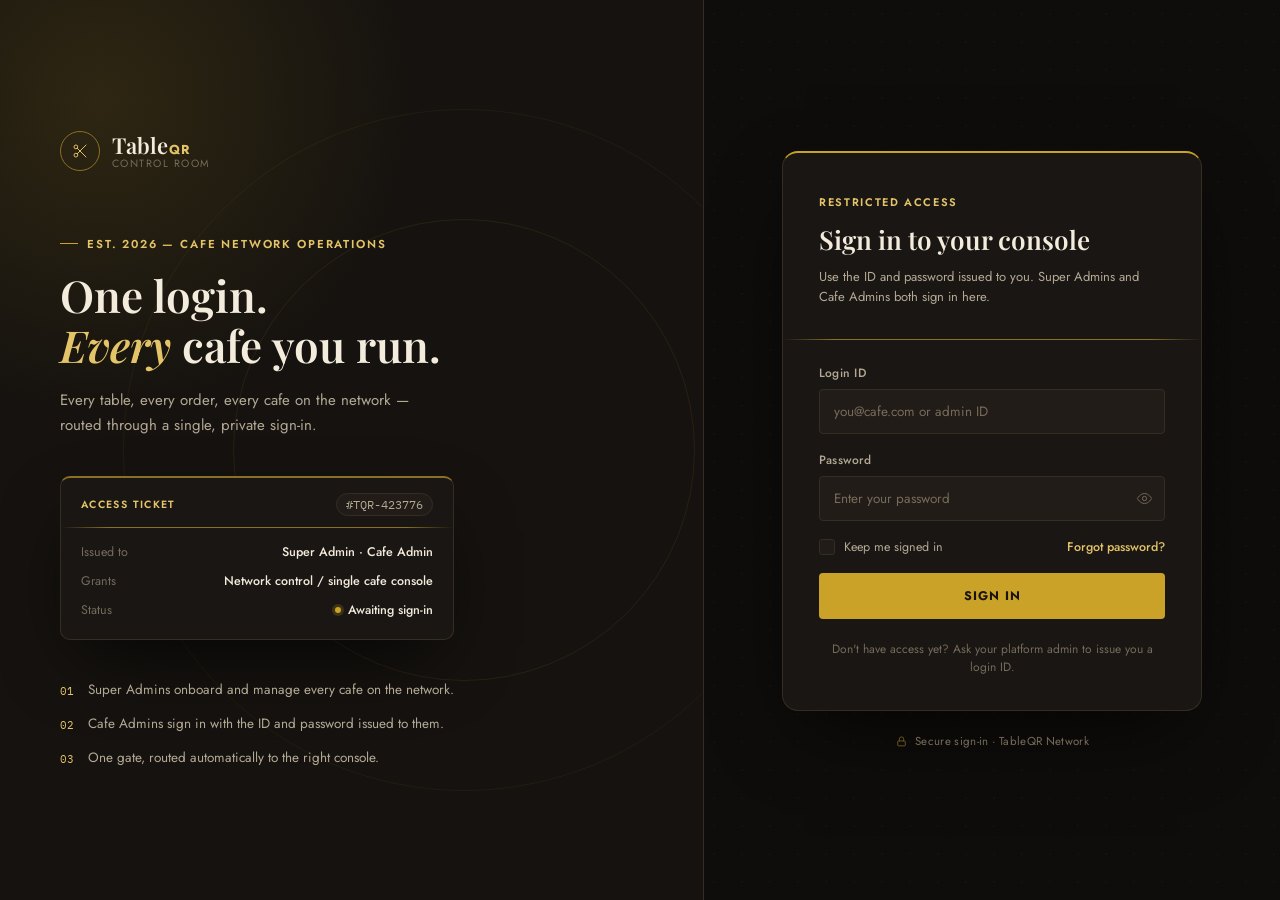
==== commit d7e7ad89: "changes in ui" ====
--- a/index.html
+++ b/index.html
@@ -4,373 +4,172 @@
 <head>
     <meta charset="UTF-8">
     <meta name="viewport" content="width=device-width, initial-scale=1.0">
-    <title>Kettle & Crumb — Table Order</title>
-    <meta name="description" content="Scan, browse the menu, and order straight from your table.">
-    <link rel="preconnect" href="https://fonts.googleapis.com">
-    <link
-        href="https://fonts.googleapis.com/css2?family=Fraunces:ital,opsz,wght@0,9..144,500;0,9..144,600;1,9..144,500&family=Work+Sans:wght@400;500;600;700;800&family=Space+Mono:wght@400;700&display=swap"
-        rel="stylesheet">
-    <link rel="stylesheet" href="style.css">
+    <title>Sign In — TableQR</title>
+    <link rel="stylesheet" href="font.css">
+    <link rel="stylesheet" href="styl.css">
 </head>
 
 <body>
 
-    <!-- ============================================================
-     CUSTOMER MENU INTERFACE
-============================================================= -->
-    <div id="customerApp">
+    <div class="gate">
 
-        <!-- table simulator strip (demo-only helper) -->
-        <div class="sim-strip">
-            <span>Demo: this page normally opens from a table's QR code —</span>
-            <label>Simulate table&nbsp;<input type="number" id="simTableInput" min="1" max="40" value="7"></label>
-            <button type="button" id="simTableGo">Scan</button>
-        </div>
+        <!-- ============ LEFT — BRAND / STORY PANEL ============ -->
+        <section class="gate-story">
+            <div class="gate-story-glow"></div>
+            <div class="gate-story-inner">
+                <div class="gate-brand">
+                    <span class="mark-ring">
+                        <svg viewBox="0 0 24 24" fill="none" xmlns="http://www.w3.org/2000/svg">
+                            <circle cx="6.5" cy="6.5" r="2.5" stroke="currentColor" stroke-width="1.3" />
+                            <circle cx="6.5" cy="17.5" r="2.5" stroke="currentColor" stroke-width="1.3" />
+                            <path d="M8.4 8.4L20 20M20 4L8.4 15.6" stroke="currentColor" stroke-width="1.3"
+                                stroke-linecap="round" />
+                        </svg>
+                    </span>
+                    <div class="gate-brand-text">
+                        <span class="gate-name">Table<em>QR</em></span>
+                        <span class="gate-tag">Control Room</span>
+                    </div>
+                </div>
 
-        <header class="menu-header">
-            <div class="mh-left">
-                <div class="brand-mark">☕</div>
-                <div>
-                    <div class="brand-name">Kettle &amp; Crumb</div>
-                    <div class="brand-tag">All-day café · Sante Majra</div>
+                <span class="gate-eyebrow"><i></i>EST. 2026 — CAFE NETWORK OPERATIONS</span>
+                <h1 class="gate-headline">One login.<br><em>Every</em> cafe you run.</h1>
+                <p class="gate-sub">Every table, every order, every cafe on the network — routed through a single,
+                    private sign-in.</p>
+
+                <!-- signature: a stub illustrating how access is issued -->
+                <div class="access-stub">
+                    <div class="access-stub-row">
+                        <span class="access-stub-label">Access Ticket</span>
+                        <span class="access-stub-id" id="ticketId">#TQR-000000</span>
+                    </div>
+                    <div class="access-stub-perf"></div>
+                    <div class="access-stub-body">
+                        <div class="access-stub-item">
+                            <span class="k">Issued to</span>
+                            <span class="v">Super Admin · Cafe Admin</span>
+                        </div>
+                        <div class="access-stub-item">
+                            <span class="k">Grants</span>
+                            <span class="v">Network control / single cafe console</span>
+                        </div>
+                        <div class="access-stub-item">
+                            <span class="k">Status</span>
+                            <span class="v access-live"><i></i>Awaiting sign-in</span>
+                        </div>
+                    </div>
+                </div>
+
+                <ul class="gate-points">
+                    <li><span>01</span> Super Admins onboard and manage every cafe on the network.</li>
+                    <li><span>02</span> Cafe Admins sign in with the ID and password issued to them.</li>
+                    <li><span>03</span> One gate, routed automatically to the right console.</li>
+                </ul>
+            </div>
+        </section>
+
+        <!-- ============ RIGHT — LOGIN CARD ============ -->
+        <section class="gate-form-wrap">
+
+            <!-- compact brand header, visible only when the story panel is hidden -->
+            <div class="mobile-brand">
+                <span class="mark-ring">
+                    <svg viewBox="0 0 24 24" fill="none" xmlns="http://www.w3.org/2000/svg">
+                        <circle cx="6.5" cy="6.5" r="2.5" stroke="currentColor" stroke-width="1.3" />
+                        <circle cx="6.5" cy="17.5" r="2.5" stroke="currentColor" stroke-width="1.3" />
+                        <path d="M8.4 8.4L20 20M20 4L8.4 15.6" stroke="currentColor" stroke-width="1.3"
+                            stroke-linecap="round" />
+                    </svg>
+                </span>
+                <div class="gate-brand-text">
+                    <span class="gate-name">Table<em>QR</em></span>
+                    <span class="gate-tag">Control Room</span>
                 </div>
             </div>
-            <div class="table-stub" id="tableStub">
-                <span class="stub-eyebrow">Table No.</span>
-                <span class="stub-num" id="tableNumDisplay">07</span>
+
+            <div class="login-ticket">
+
+                <div class="login-ticket-top">
+                    <span class="login-eyebrow">Restricted Access</span>
+                    <h2>Sign in to your console</h2>
+                    <p class="login-sub">Use the ID and password issued to you. Super Admins and Cafe Admins both sign
+                        in here.</p>
+                </div>
+
+                <div class="login-perf"></div>
+
+                <form id="loginForm" class="login-ticket-bottom" novalidate>
+
+                    <div class="field">
+                        <label for="loginId">Login ID</label>
+                        <input type="text" id="loginId" placeholder="you@cafe.com or admin ID" autocomplete="username"
+                            required>
+                    </div>
+
+                    <div class="field">
+                        <label for="loginPassword">Password</label>
+                        <div class="password-field">
+                            <input type="password" id="loginPassword" placeholder="Enter your password"
+                                autocomplete="current-password" required>
+                            <button type="button" class="peek-btn" id="togglePassword" aria-label="Show password">
+                                <svg class="icon-eye" viewBox="0 0 24 24" fill="none"
+                                    xmlns="http://www.w3.org/2000/svg">
+                                    <path d="M2 12s3.6-7 10-7 10 7 10 7-3.6 7-10 7-10-7-10-7Z" stroke="currentColor"
+                                        stroke-width="1.4" stroke-linejoin="round" />
+                                    <circle cx="12" cy="12" r="3" stroke="currentColor" stroke-width="1.4" />
+                                </svg>
+                                <svg class="icon-eye-off" viewBox="0 0 24 24" fill="none"
+                                    xmlns="http://www.w3.org/2000/svg" hidden>
+                                    <path
+                                        d="M3 3l18 18M10.6 10.6a3 3 0 0 0 4.24 4.24M6.5 6.7C4.3 8.1 2.7 10 2 12c0 0 3.6 7 10 7 2 0 3.7-.5 5.1-1.3M9.9 5.2A10.6 10.6 0 0 1 12 5c6.4 0 10 7 10 7-.5.9-1.4 2.3-2.7 3.6"
+                                        stroke="currentColor" stroke-width="1.4" stroke-linecap="round"
+                                        stroke-linejoin="round" />
+                                </svg>
+                            </button>
+                        </div>
+                    </div>
+
+                    <div class="field-inline">
+                        <label class="check">
+                            <input type="checkbox" id="rememberMe">
+                            <span class="check-box">
+                                <svg viewBox="0 0 12 10" fill="none" xmlns="http://www.w3.org/2000/svg">
+                                    <path d="M1.5 5.2L4.3 8 10.5 1.5" stroke="currentColor" stroke-width="1.6"
+                                        stroke-linecap="round" stroke-linejoin="round" />
+                                </svg>
+                            </span>
+                            <span class="check-label">Keep me signed in</span>
+                        </label>
+                        <a href="#" class="link-muted" id="forgotLink">Forgot password?</a>
+                    </div>
+
+                    <p class="form-error" id="formError" hidden></p>
+
+                    <button type="submit" class="btn-submit" id="submitLogin">
+                        <span id="submitLabel">Sign In</span>
+                    </button>
+
+                    <p class="gate-footnote">
+                        Don't have access yet? Ask your platform admin to issue you a login ID.
+                    </p>
+                </form>
             </div>
-        </header>
 
-        <div class="menu-toolbar">
-            <div class="search-wrap">
-                <svg width="16" height="16" viewBox="0 0 24 24" fill="none" stroke="currentColor" stroke-width="2">
-                    <circle cx="11" cy="11" r="7" />
-                    <path d="m21 21-4.3-4.3" />
+            <p class="gate-secure-line">
+                <svg viewBox="0 0 24 24" fill="none" xmlns="http://www.w3.org/2000/svg">
+                    <rect x="5" y="11" width="14" height="9" rx="1.5" stroke="currentColor" stroke-width="1.3" />
+                    <path d="M8 11V7.5a4 4 0 0 1 8 0V11" stroke="currentColor" stroke-width="1.3"
+                        stroke-linecap="round" />
                 </svg>
-                <input type="text" id="menuSearch" placeholder="Search the menu — dosa, coffee, waffle…">
-            </div>
-            <div class="filter-pills">
-                <button class="fp active" data-filter="all" onclick="setDietFilter('all',this)">All</button>
-                <button class="fp veg" data-filter="veg" onclick="setDietFilter('veg',this)"><span
-                        class="dot veg-dot"></span>Veg</button>
-                <button class="fp nonveg" data-filter="nonveg" onclick="setDietFilter('nonveg',this)"><span
-                        class="dot nonveg-dot"></span>Non-Veg</button>
-                <button class="fp" data-filter="bestseller" onclick="setDietFilter('bestseller',this)">★
-                    Bestsellers</button>
-            </div>
-        </div>
-
-        <nav class="cat-rail" id="catRail"></nav>
-
-        <main class="menu-main">
-            <div class="menu-grid" id="menuGrid"></div>
-            <p class="no-results hidden-panel" id="noResults">Nothing matches that search — try another dish or clear
-                the filters.</p>
-        </main>
-
-        <footer class="menu-footer">
-            <div><b>Kettle &amp; Crumb</b> · Sector 115, Sante Majra</div>
-            <div>Open daily · 8:00 AM – 10:00 PM</div>
-            <a href="#" class="staff-link" onclick="openAdmin(event)">Owner Login →</a>
-        </footer>
-
-        <!-- floating cart tab -->
-        <button class="cart-tab hidden-panel" id="cartTab" onclick="openCartDrawer()">
-            <span class="cart-tab-count" id="cartTabCount">0</span>
-            <span class="cart-tab-label">View Ticket</span>
-            <span class="cart-tab-total" id="cartTabTotal">₹0</span>
-        </button>
-
-        <!-- order tracker bar -->
-        <div class="tracker-bar hidden-panel" id="trackerBar" onclick="openTrackerDetail()">
-            <span class="tracker-dot"></span>
-            <span>Order <b id="trackerOrderId">—</b></span>
-            <span class="tracker-status" id="trackerStatus">Placed</span>
-        </div>
-
-        <!-- cart / ticket drawer -->
-        <div class="drawer-bg" id="cartDrawerBg" onclick="if(event.target===this)closeCartDrawer()">
-            <div class="ticket" id="ticketPanel">
-                <div class="ticket-torn top"></div>
-                <div class="ticket-head">
-                    <div>ORDER TICKET</div>
-                    <button class="ticket-close" onclick="closeCartDrawer()">✕</button>
-                </div>
-                <div class="ticket-meta">
-                    <span>TABLE <b id="ticketTable">07</b></span>
-                    <span id="ticketTime">--:--</span>
-                </div>
-                <div class="ticket-items" id="ticketItems"></div>
-                <div class="ticket-empty hidden-panel" id="ticketEmpty">Your ticket is empty — add something from the
-                    menu.</div>
-                <div class="ticket-divider"></div>
-                <div class="ticket-row"><span>Subtotal</span><span id="ticketSubtotal">₹0</span></div>
-                <div class="ticket-row muted"><span>Taxes (5%)</span><span id="ticketTax">₹0</span></div>
-                <div class="ticket-row total"><span>Total</span><span id="ticketTotal">₹0</span></div>
-                <textarea id="ticketNote"
-                    placeholder="Notes for the kitchen (optional) — e.g. less spicy, no onion"></textarea>
-                <button class="btn-place" id="placeOrderBtn" onclick="placeOrder()">Place Order</button>
-                <div class="ticket-barcode"></div>
-            </div>
-        </div>
+                Secure sign-in · TableQR Network
+            </p>
+        </section>
 
     </div>
 
-    <div id="toast"></div>
+    <div class="toast" id="toast"></div>
 
-    <!-- ============================================================
-     OWNER DASHBOARD
-============================================================= -->
-    <div id="admin-root">
-
-        <div class="admin-login" id="adminLogin">
-            <div class="login-card">
-                <div class="brand-mark" style="margin:0 auto 10px;">☕</div>
-                <div class="brand-name" style="text-align:center;">Owner Portal</div>
-                <p class="sub">KETTLE &amp; CRUMB — MANAGEMENT</p>
-                <form id="loginForm">
-                    <div class="field"><label>Email</label><input required type="email" id="loginEmail"
-                            placeholder="owner@kettleandcrumb.com"></div>
-                    <div class="field"><label>Password</label><input required type="password" id="loginPass"
-                            placeholder="••••••••"></div>
-                    <button type="submit" class="btn-place" style="width:100%;">Sign In</button>
-                </form>
-                <div class="demo-hint">Demo credentials — any email + password <b>owner123</b></div>
-                <a class="back-site" href="#" onclick="closeAdmin(event)">← Back to menu</a>
-            </div>
-        </div>
-
-        <div class="admin-shell hidden-panel" id="adminShell">
-            <aside class="admin-sidebar">
-                <div class="brand-mark" style="margin-bottom:6px;">☕</div>
-                <div class="sidebar-brand">Kettle &amp; Crumb</div>
-                <a class="side-link active" data-tab="dash" onclick="switchTab('dash',this)">◆ Dashboard</a>
-                <a class="side-link" data-tab="orders" onclick="switchTab('orders',this)">◆ Orders</a>
-                <a class="side-link" data-tab="menu" onclick="switchTab('menu',this)">◆ Menu Management</a>
-                <a class="side-link" data-tab="revenue" onclick="switchTab('revenue',this)">◆ Revenue</a>
-                <a class="side-link" data-tab="settings" onclick="switchTab('settings',this)">◆ Settings</a>
-                <a class="side-link" onclick="closeAdmin(event)" style="margin-top:auto;">◆ Logout</a>
-            </aside>
-
-            <main class="admin-main">
-                <!-- DASHBOARD -->
-                <div class="admin-tab" id="tab-dash">
-                    <div class="admin-topbar">
-                        <div>
-                            <h1>Dashboard</h1>
-                            <div class="sub">Today at a glance.</div>
-                        </div>
-                        <div class="topbar-actions">
-                            <button type="button" class="mini-btn" onclick="switchTabByName('orders')">View
-                                Orders</button>
-                            <button type="button" class="mini-btn ok" onclick="switchTabByName('menu')">Manage
-                                Menu</button>
-                        </div>
-                    </div>
-                    <div class="stat-grid" id="statGrid"></div>
-                    <div class="dash-split">
-                        <div class="admin-panel">
-                            <div class="panel-head">
-                                <h3>Orders by Status</h3>
-                            </div>
-                            <div id="statusBars"></div>
-                        </div>
-                        <div class="admin-panel">
-                            <div class="panel-head">
-                                <h3>Recent Activity</h3>
-                            </div>
-                            <div id="activityFeed" class="activity-feed"></div>
-                        </div>
-                    </div>
-                    <div class="admin-panel">
-                        <div class="panel-head">
-                            <h3>Latest Orders</h3>
-                        </div>
-                        <table>
-                            <thead>
-                                <tr>
-                                    <th>Order</th>
-                                    <th>Table</th>
-                                    <th>Items</th>
-                                    <th>Total</th>
-                                    <th>Status</th>
-                                </tr>
-                            </thead>
-                            <tbody id="recentOrdersBody"></tbody>
-                        </table>
-                    </div>
-                </div>
-
-                <!-- ORDERS -->
-                <div class="admin-tab hidden-panel" id="tab-orders">
-                    <div class="admin-topbar">
-                        <div>
-                            <h1>Orders</h1>
-                            <div class="sub">Move each order through the kitchen workflow.</div>
-                        </div>
-                        <div class="topbar-actions"><span class="count-chip" id="orderCount">0 orders</span></div>
-                    </div>
-                    <div class="order-cols" id="orderCols"></div>
-                </div>
-
-                <!-- MENU MANAGEMENT -->
-                <div class="admin-tab hidden-panel" id="tab-menu">
-                    <div class="admin-topbar">
-                        <div>
-                            <h1>Menu Management</h1>
-                            <div class="sub">Add dishes, edit prices, toggle availability.</div>
-                        </div>
-                        <div class="topbar-actions">
-                            <span class="count-chip" id="menuCount">0 items</span>
-                            <button type="button" class="mini-btn ok" onclick="openItemEditor()">+ Add Item</button>
-                        </div>
-                    </div>
-                    <div class="cat-filter-row" id="adminCatFilter"></div>
-                    <div class="admin-grid-menu" id="adminMenuGrid"></div>
-                </div>
-
-                <!-- REVENUE -->
-                <div class="admin-tab hidden-panel" id="tab-revenue">
-                    <div class="admin-topbar">
-                        <div>
-                            <h1>Revenue</h1>
-                            <div class="sub">Track daily takings — automatic from orders, plus manual entries.</div>
-                        </div>
-                    </div>
-                    <div class="stat-grid" id="revenueStatGrid"></div>
-                    <div class="admin-panel">
-                        <div class="panel-head">
-                            <h3>Last 7 Days</h3>
-                        </div>
-                        <div id="revenueChart" class="revenue-chart"></div>
-                    </div>
-                    <div class="admin-panel">
-                        <div class="panel-head">
-                            <h3>Add a Manual Entry</h3>
-                        </div>
-                        <form id="revenueForm" class="form-row" style="align-items:flex-end;">
-                            <div class="field"><label>Date</label><input required type="date" id="revDate"></div>
-                            <div class="field"><label>Amount (₹)</label><input required type="number" min="0"
-                                    id="revAmount" placeholder="e.g. 2400"></div>
-                            <div class="field"><label>Note</label><input type="text" id="revNote"
-                                    placeholder="e.g. Cash counter sales"></div>
-                            <button type="submit" class="btn-place" style="width:auto;padding:13px 26px;">Add
-                                Entry</button>
-                        </form>
-                    </div>
-                    <div class="admin-panel">
-                        <div class="panel-head">
-                            <h3>Revenue Log</h3>
-                        </div>
-                        <table>
-                            <thead>
-                                <tr>
-                                    <th>Date</th>
-                                    <th>Source</th>
-                                    <th>Note</th>
-                                    <th>Amount</th>
-                                </tr>
-                            </thead>
-                            <tbody id="revenueLogBody"></tbody>
-                        </table>
-                    </div>
-                </div>
-
-                <!-- SETTINGS -->
-                <div class="admin-tab hidden-panel" id="tab-settings">
-                    <div class="admin-topbar">
-                        <div>
-                            <h1>Settings</h1>
-                            <div class="sub">Basic details shown across the customer menu.</div>
-                        </div>
-                    </div>
-                    <form class="admin-panel" id="settingsForm">
-                        <div class="panel-head">
-                            <h3>Café Info</h3>
-                        </div>
-                        <div class="form-row">
-                            <div class="field"><label>Café Name</label><input type="text" id="setCafeName"
-                                    value="Kettle & Crumb"></div>
-                            <div class="field"><label>Tagline</label><input type="text" id="setTagline"
-                                    value="All-day café · Sante Majra"></div>
-                        </div>
-                        <div class="form-row">
-                            <div class="field"><label>Address</label><input type="text" id="setAddress"
-                                    value="Sector 115, Sante Majra"></div>
-                            <div class="field"><label>Opening Hours</label><input type="text" id="setHours"
-                                    value="Open daily · 8:00 AM – 10:00 PM"></div>
-                        </div>
-                        <div class="form-row">
-                            <div class="field"><label>Contact Phone</label><input type="text" id="setPhone"
-                                    value="+91 98xxx xxxxx"></div>
-                            <div class="field"><label>Number of Tables</label><input type="number" id="setTableCount"
-                                    value="20" min="1"></div>
-                        </div>
-                        <label class="switch-row" style="margin-top:6px;">
-                            <input type="checkbox" id="setOrderSound" checked>
-                            <span>Play a sound alert when a new order comes in</span>
-                        </label>
-                        <div class="submit-row" style="margin-top:20px;">
-                            <button type="submit" class="btn-place" style="width:auto;padding:13px 30px;">Save &amp;
-                                Publish to Menu</button>
-                            <span class="submit-note" id="settingsSavedNote"></span>
-                        </div>
-                    </form>
-                </div>
-            </main>
-        </div>
-    </div>
-
-    <!-- item editor modal -->
-    <div class="drawer-bg" id="itemEditorBg" onclick="if(event.target===this)closeItemEditor()">
-        <div class="item-editor" id="itemEditor">
-            <div class="panel-head">
-                <h3 id="editorTitle">Add Menu Item</h3><button class="ticket-close"
-                    onclick="closeItemEditor()">✕</button>
-            </div>
-            <div class="editor-photo">
-                <img id="editorImgPreview" src="">
-                <input type="file" id="editorImgUpload" accept="image/*" style="display:none"
-                    onchange="handleEditorImageUpload(event)">
-                <button type="button" class="mini-btn"
-                    onclick="document.getElementById('editorImgUpload').click()">Upload Photo</button>
-            </div>
-            <div class="form-row">
-                <div class="field full"><label>Dish Name</label><input type="text" id="editorName"></div>
-            </div>
-            <div class="form-row">
-                <div class="field full"><label>Description</label><textarea id="editorDesc"></textarea></div>
-            </div>
-            <div class="form-row">
-                <div class="field"><label>Price (₹)</label><input type="number" id="editorPrice"></div>
-                <div class="field"><label>Category</label><select id="editorCategory"></select></div>
-            </div>
-            <div class="form-row">
-                <div class="field"><label>Diet</label>
-                    <select id="editorDiet">
-                        <option value="veg">Veg</option>
-                        <option value="nonveg">Non-Veg</option>
-                    </select>
-                </div>
-                <div class="field"><label>Spice Level</label>
-                    <select id="editorSpice">
-                        <option value="0">Mild</option>
-                        <option value="1">Medium</option>
-                        <option value="2">Spicy</option>
-                    </select>
-                </div>
-            </div>
-            <label class="switch-row" style="margin:6px 0 16px;"><input type="checkbox" id="editorBestseller"><span>Mark
-                    as bestseller</span></label>
-            <div class="submit-row">
-                <button type="button" class="btn-place" style="width:auto;padding:13px 28px;"
-                    onclick="saveEditorItem()">Save Item</button>
-                <span id="editorDeleteWrap"></span>
-            </div>
-        </div>
-    </div>
-
-    <script src="script.js" defer></script>
+    <script src="lg.js"></script>
 </body>
 
 </html>
--- a/font.css
+++ b/font.css
@@ -0,0 +1,71 @@
+/* =========================================================
+
+   SELF-HOSTED FONTS — embedded as base64, zero external
+
+   requests. Works fully offline / in sandboxed previews.
+
+   ========================================================= */
+
+@font-face {
+    font-family: 'Playfair Display';
+    font-style: normal;
+    font-weight: 600;
+    font-display: swap;
+    src: url([data-uri]) format('woff2');
+}
+
+@font-face {
+    font-family: 'Playfair Display';
+    font-style: italic;
+    font-weight: 600;
+    font-display: swap;
+    src: url([data-uri]) format('woff2');
+}
+
+@font-face {
+    font-family: 'Jost';
+    font-style: normal;
+    font-weight: 400;
+    font-display: swap;
+    src: url([data-uri]) format('woff2');
+}
+
+@font-face {
+    font-family: 'Jost';
+    font-style: normal;
+    font-weight: 500;
+    font-display: swap;
+    src: url([data-uri]) format('woff2');
+}
+
+@font-face {
+    font-family: 'Jost';
+    font-style: normal;
+    font-weight: 600;
+    font-display: swap;
+    src: url([data-uri]) format('woff2');
+}
+
+@font-face {
+    font-family: 'Jost';
+    font-style: normal;
+    font-weight: 700;
+    font-display: swap;
+    src: url([data-uri]) format('woff2');
+}
+
+@font-face {
+    font-family: 'IBM Plex Mono';
+    font-style: normal;
+    font-weight: 400;
+    font-display: swap;
+    src: url([data-uri]) format('woff2');
+}
+
+@font-face {
+    font-family: 'IBM Plex Mono';
+    font-style: normal;
+    font-weight: 500;
+    font-display: swap;
+    src: url([data-uri]) format('woff2');
+}
--- a/styl.css
+++ b/styl.css
@@ -0,0 +1,798 @@
+/* =========================================================
+   TOKENS
+   ========================================================= */
+:root {
+    --ink: #0E0C0A;
+    --ink-2: #15120F;
+    --surface: #1A1613;
+    --surface-2: #211C17;
+    --line: #362D22;
+    --line-soft: #241E18;
+
+    --gold: #C9A227;
+    --gold-hi: #E4C468;
+    --gold-dim: #8A7024;
+    --gold-ink: #1B1408;
+
+    --good: #7CA37E;
+    --bad: #B6604A;
+    --bad-soft: rgba(182, 96, 74, .14);
+
+    --text-hi: #F3ECDD;
+    --text-mid: #B4A995;
+    --text-dim: #756B5A;
+
+    --radius-s: 4px;
+    --radius-m: 10px;
+    --radius-l: 16px;
+
+    --font-display: 'Playfair Display', Georgia, 'Times New Roman', serif;
+    --font-body: 'Jost', 'Segoe UI', system-ui, -apple-system, 'Helvetica Neue', Arial, sans-serif;
+    --font-mono: 'IBM Plex Mono', 'SF Mono', Menlo, Consolas, monospace;
+
+    --shadow-2: 0 30px 80px -25px rgba(0, 0, 0, .8);
+}
+
+* {
+    box-sizing: border-box;
+}
+
+html {
+    color-scheme: dark;
+}
+
+body {
+    margin: 0;
+    background: var(--ink);
+    color: var(--text-hi);
+    font-family: var(--font-body);
+    -webkit-font-smoothing: antialiased;
+}
+
+h1,
+h2 {
+    font-family: var(--font-display);
+    font-weight: 600;
+    margin: 0;
+}
+
+em {
+    font-style: italic;
+    color: var(--gold-hi);
+}
+
+p {
+    margin: 0;
+}
+
+a {
+    color: inherit;
+}
+
+svg {
+    display: block;
+}
+
+::selection {
+    background: var(--gold);
+    color: var(--gold-ink);
+}
+
+:focus-visible {
+    outline: 1px solid var(--gold-hi);
+    outline-offset: 2px;
+}
+
+/* fine paper-grain texture, so the black never reads as a flat void */
+body::before {
+    content: "";
+    position: fixed;
+    inset: 0;
+    background-image: radial-gradient(var(--line-soft) 1px, transparent 1px);
+    background-size: 28px 28px;
+    opacity: .28;
+    pointer-events: none;
+    z-index: 0;
+}
+
+body::after {
+    content: "";
+    position: fixed;
+    inset: 0;
+    background-image: url("data:image/svg+xml,%3Csvg xmlns='http://www.w3.org/2000/svg' width='120' height='120'%3E%3Cfilter id='n'%3E%3CfeTurbulence type='fractalNoise' baseFrequency='0.9' numOctaves='2' stitchTiles='stitch'/%3E%3C/filter%3E%3Crect width='100%25' height='100%25' filter='url(%23n)' opacity='0.05'/%3E%3C/svg%3E");
+    opacity: .5;
+    pointer-events: none;
+    z-index: 0;
+    mix-blend-mode: overlay;
+}
+
+/* =========================================================
+   SHARED — logo mark
+   ========================================================= */
+.mark-ring {
+    width: 40px;
+    height: 40px;
+    display: grid;
+    place-items: center;
+    border: 1px solid var(--gold-dim);
+    color: var(--gold-hi);
+    border-radius: 50%;
+    flex-shrink: 0;
+}
+
+.mark-ring svg {
+    width: 18px;
+    height: 18px;
+}
+
+.gate-brand-text {
+    display: flex;
+    flex-direction: column;
+    line-height: 1.15;
+}
+
+.gate-name {
+    font-family: var(--font-display);
+    font-size: 22px;
+    font-weight: 600;
+    color: var(--text-hi);
+}
+
+.gate-name em {
+    font-style: normal;
+    color: var(--gold-hi);
+    font-family: var(--font-body);
+    font-size: 13px;
+    font-weight: 700;
+    letter-spacing: .1em;
+    margin-left: 1px;
+}
+
+.gate-tag {
+    font-size: 10.5px;
+    color: var(--text-dim);
+    text-transform: uppercase;
+    letter-spacing: .14em;
+}
+
+/* =========================================================
+   LAYOUT — split gate
+   ========================================================= */
+.gate {
+    position: relative;
+    z-index: 1;
+    min-height: 100vh;
+    display: grid;
+    grid-template-columns: 1.1fr 0.9fr;
+}
+
+/* ---------- LEFT: story panel ---------- */
+.gate-story {
+    background: var(--ink-2);
+    border-right: 1px solid var(--line);
+    display: flex;
+    align-items: center;
+    padding: 60px;
+    position: relative;
+    overflow: hidden;
+}
+
+/* soft studio-light glow, top-left */
+.gate-story-glow {
+    position: absolute;
+    width: 640px;
+    height: 640px;
+    top: -220px;
+    left: -220px;
+    background: radial-gradient(circle, rgba(201, 162, 39, .14) 0%, rgba(201, 162, 39, .05) 45%, transparent 70%);
+    pointer-events: none;
+}
+
+/* ambient concentric rings, echoing the studio motif */
+.gate-story::before,
+.gate-story::after {
+    content: "";
+    position: absolute;
+    border: 1px solid var(--gold);
+    border-radius: 50%;
+    pointer-events: none;
+}
+
+.gate-story::before {
+    width: 680px;
+    height: 680px;
+    top: 50%;
+    left: 66%;
+    transform: translate(-50%, -50%);
+    opacity: .07;
+}
+
+.gate-story::after {
+    width: 460px;
+    height: 460px;
+    top: 50%;
+    left: 66%;
+    transform: translate(-50%, -50%);
+    opacity: .1;
+}
+
+.gate-story-inner {
+    max-width: 480px;
+    position: relative;
+    z-index: 1;
+}
+
+.gate-brand {
+    display: flex;
+    align-items: center;
+    gap: 12px;
+    margin-bottom: 56px;
+}
+
+.gate-eyebrow {
+    display: inline-flex;
+    align-items: center;
+    gap: 9px;
+    font-size: 11.5px;
+    font-weight: 600;
+    text-transform: uppercase;
+    letter-spacing: .16em;
+    color: var(--gold-hi);
+    margin-bottom: 18px;
+}
+
+.gate-eyebrow i {
+    display: inline-block;
+    width: 18px;
+    height: 1px;
+    background: var(--gold);
+}
+
+.gate-headline {
+    font-size: 44px;
+    line-height: 1.14;
+    font-weight: 600;
+    color: var(--text-hi);
+    margin-bottom: 18px;
+}
+
+.gate-sub {
+    font-size: 15px;
+    color: var(--text-mid);
+    line-height: 1.65;
+    max-width: 40ch;
+    margin-bottom: 38px;
+}
+
+/* signature: access ticket, dark plate with gold hairline perforation */
+.access-stub {
+    background: var(--surface);
+    color: var(--text-hi);
+    border: 1px solid var(--line);
+    border-top: 2px solid var(--gold-dim);
+    border-radius: var(--radius-m);
+    overflow: hidden;
+    box-shadow: var(--shadow-2);
+    margin-bottom: 40px;
+}
+
+.access-stub-row {
+    display: flex;
+    justify-content: space-between;
+    align-items: center;
+    padding: 15px 20px 11px;
+}
+
+.access-stub-label {
+    font-size: 10.5px;
+    text-transform: uppercase;
+    letter-spacing: .13em;
+    color: var(--gold-hi);
+    font-weight: 600;
+}
+
+.access-stub-id {
+    font-family: var(--font-mono);
+    font-size: 12px;
+    color: var(--text-mid);
+    background: var(--surface-2);
+    border: 1px solid var(--line);
+    padding: 3px 9px;
+    border-radius: 100px;
+}
+
+.access-stub-perf {
+    height: 1px;
+    background: linear-gradient(90deg, transparent, var(--gold-dim) 12%, var(--gold-dim) 88%, transparent);
+}
+
+.access-stub-body {
+    padding: 15px 20px 20px;
+    display: flex;
+    flex-direction: column;
+    gap: 11px;
+}
+
+.access-stub-item {
+    display: flex;
+    justify-content: space-between;
+    gap: 14px;
+    font-size: 12.5px;
+}
+
+.access-stub-item .k {
+    color: var(--text-dim);
+}
+
+.access-stub-item .v {
+    font-weight: 500;
+    color: var(--text-hi);
+    text-align: right;
+}
+
+.access-live {
+    display: flex;
+    align-items: center;
+    gap: 7px;
+    justify-content: flex-end;
+}
+
+.access-live i {
+    width: 6px;
+    height: 6px;
+    border-radius: 50%;
+    background: var(--gold);
+    display: inline-block;
+    box-shadow: 0 0 0 3px rgba(201, 162, 39, .2);
+}
+
+.gate-points {
+    list-style: none;
+    margin: 0;
+    padding: 0;
+    display: flex;
+    flex-direction: column;
+    gap: 13px;
+}
+
+.gate-points li {
+    display: flex;
+    gap: 13px;
+    align-items: flex-start;
+    font-size: 13.5px;
+    color: var(--text-mid);
+    line-height: 1.55;
+}
+
+.gate-points li span {
+    font-family: var(--font-mono);
+    font-size: 11px;
+    color: var(--gold-hi);
+    flex-shrink: 0;
+    margin-top: 3px;
+    letter-spacing: .03em;
+}
+
+/* ---------- RIGHT: login card ---------- */
+.gate-form-wrap {
+    display: flex;
+    flex-direction: column;
+    align-items: center;
+    justify-content: center;
+    padding: 40px;
+    gap: 22px;
+}
+
+/* compact brand header — shown only when the story panel collapses */
+.mobile-brand {
+    display: none;
+    align-items: center;
+    gap: 12px;
+}
+
+.login-ticket {
+    width: 100%;
+    max-width: 420px;
+    background: var(--surface);
+    color: var(--text-hi);
+    border: 1px solid var(--line);
+    border-top: 2px solid var(--gold);
+    border-radius: var(--radius-l);
+    overflow: hidden;
+    box-shadow: var(--shadow-2);
+}
+
+.login-ticket-top {
+    padding: 36px 36px 6px;
+}
+
+.login-eyebrow {
+    font-size: 11px;
+    text-transform: uppercase;
+    letter-spacing: .15em;
+    font-weight: 600;
+    color: var(--gold-hi);
+}
+
+.login-ticket-top h2 {
+    font-size: 26px;
+    margin-top: 10px;
+    color: var(--text-hi);
+}
+
+.login-sub {
+    font-size: 13px;
+    color: var(--text-mid);
+    margin-top: 10px;
+    line-height: 1.55;
+}
+
+.login-perf {
+    height: 1px;
+    margin-top: 26px;
+    background: linear-gradient(90deg, transparent, var(--gold-dim) 12%, var(--gold-dim) 88%, transparent);
+}
+
+.login-ticket-bottom {
+    padding: 24px 36px 34px;
+    display: flex;
+    flex-direction: column;
+    gap: 17px;
+}
+
+.field {
+    display: flex;
+    flex-direction: column;
+    gap: 7px;
+}
+
+.field label {
+    font-size: 12px;
+    font-weight: 500;
+    color: var(--text-mid);
+    letter-spacing: .02em;
+}
+
+.field input {
+    background: var(--surface-2);
+    border: 1px solid var(--line);
+    border-radius: var(--radius-s);
+    color: var(--text-hi);
+    padding: 12px 14px;
+    font-size: 13.5px;
+    font-family: var(--font-body);
+    width: 100%;
+}
+
+.field input::placeholder {
+    color: var(--text-dim);
+}
+
+.field input:focus {
+    border-color: var(--gold-dim);
+}
+
+.password-field {
+    position: relative;
+    display: flex;
+}
+
+.password-field input {
+    flex: 1;
+    padding-right: 42px;
+}
+
+.peek-btn {
+    position: absolute;
+    right: 5px;
+    top: 50%;
+    transform: translateY(-50%);
+    background: transparent;
+    border: none;
+    width: 32px;
+    height: 32px;
+    border-radius: 6px;
+    display: grid;
+    place-items: center;
+    cursor: pointer;
+    color: var(--text-dim);
+}
+
+.peek-btn svg {
+    width: 17px;
+    height: 17px;
+}
+
+.peek-btn svg[hidden] {
+    display: none;
+}
+
+.peek-btn:hover {
+    background: var(--surface);
+    color: var(--text-mid);
+}
+
+.field-inline {
+    display: flex;
+    align-items: center;
+    justify-content: space-between;
+    font-size: 12.5px;
+}
+
+/* custom checkbox */
+.check {
+    display: flex;
+    align-items: center;
+    gap: 9px;
+    color: var(--text-mid);
+    cursor: pointer;
+    user-select: none;
+}
+
+.check input {
+    position: absolute;
+    width: 1px;
+    height: 1px;
+    opacity: 0;
+    pointer-events: none;
+}
+
+.check-box {
+    width: 16px;
+    height: 16px;
+    border-radius: 3px;
+    border: 1px solid var(--line);
+    background: var(--surface-2);
+    display: grid;
+    place-items: center;
+    flex-shrink: 0;
+    transition: background .15s ease, border-color .15s ease;
+}
+
+.check-box svg {
+    width: 10px;
+    height: 9px;
+    color: var(--gold-ink);
+    opacity: 0;
+    transform: scale(.6);
+    transition: opacity .12s ease, transform .12s ease;
+}
+
+.check input:checked+.check-box {
+    background: var(--gold);
+    border-color: var(--gold);
+}
+
+.check input:checked+.check-box svg {
+    opacity: 1;
+    transform: scale(1);
+}
+
+.check input:focus-visible+.check-box {
+    outline: 1px solid var(--gold-hi);
+    outline-offset: 2px;
+}
+
+.check-label {
+    font-size: 12.5px;
+}
+
+.link-muted {
+    color: var(--gold-hi);
+    text-decoration: none;
+    font-weight: 500;
+}
+
+.link-muted:hover {
+    text-decoration: underline;
+}
+
+.form-error {
+    display: flex;
+    align-items: center;
+    gap: 8px;
+    background: var(--bad-soft);
+    color: var(--bad);
+    border: 1px solid rgba(182, 96, 74, .4);
+    border-radius: var(--radius-s);
+    padding: 10px 13px;
+    font-size: 12.5px;
+    font-weight: 500;
+}
+
+.form-error[hidden] {
+    display: none;
+}
+
+.shake {
+    animation: shake .4s ease;
+}
+
+@keyframes shake {
+
+    0%,
+    100% {
+        transform: translateX(0);
+    }
+
+    20% {
+        transform: translateX(-6px);
+    }
+
+    40% {
+        transform: translateX(5px);
+    }
+
+    60% {
+        transform: translateX(-4px);
+    }
+
+    80% {
+        transform: translateX(3px);
+    }
+}
+
+.btn-submit {
+    background: var(--gold);
+    color: var(--gold-ink);
+    border: none;
+    border-radius: var(--radius-s);
+    padding: 14px 16px;
+    font-size: 12.5px;
+    font-weight: 700;
+    font-family: var(--font-body);
+    text-transform: uppercase;
+    letter-spacing: .08em;
+    cursor: pointer;
+    transition: filter .15s ease, transform .1s ease;
+    display: flex;
+    align-items: center;
+    justify-content: center;
+    gap: 8px;
+}
+
+.btn-submit:hover {
+    filter: brightness(1.1);
+}
+
+.btn-submit:active {
+    transform: translateY(1px);
+}
+
+.btn-submit[disabled] {
+    opacity: .7;
+    cursor: default;
+}
+
+.spinner {
+    width: 14px;
+    height: 14px;
+    border-radius: 50%;
+    border: 2px solid rgba(27, 20, 8, .35);
+    border-top-color: var(--gold-ink);
+    animation: spin .7s linear infinite;
+}
+
+@keyframes spin {
+    to {
+        transform: rotate(360deg);
+    }
+}
+
+.gate-footnote {
+    text-align: center;
+    font-size: 12px;
+    color: var(--text-dim);
+    margin-top: 4px;
+}
+
+.gate-secure-line {
+    display: flex;
+    align-items: center;
+    gap: 7px;
+    font-size: 11.5px;
+    color: var(--text-dim);
+    letter-spacing: .03em;
+}
+
+.gate-secure-line svg {
+    width: 13px;
+    height: 13px;
+    color: var(--gold-dim);
+}
+
+/* =========================================================
+   TOAST
+   ========================================================= */
+.toast {
+    position: fixed;
+    bottom: 24px;
+    left: 50%;
+    transform: translate(-50%, 20px);
+    background: var(--surface);
+    border: 1px solid var(--line);
+    border-left: 2px solid var(--gold);
+    color: var(--text-hi);
+    padding: 13px 20px;
+    border-radius: var(--radius-s);
+    font-size: 13px;
+    box-shadow: var(--shadow-2);
+    opacity: 0;
+    pointer-events: none;
+    transition: opacity .2s ease, transform .2s ease;
+    z-index: 80;
+    font-family: var(--font-mono);
+    max-width: 90vw;
+}
+
+.toast.is-shown {
+    opacity: 1;
+    transform: translate(-50%, 0);
+}
+
+.toast.is-error {
+    border-left-color: var(--bad);
+}
+
+/* =========================================================
+   RESPONSIVE
+   ========================================================= */
+@media (max-width: 980px) {
+    .gate {
+        grid-template-columns: 1fr;
+    }
+
+    .gate-story {
+        display: none;
+    }
+
+    .gate-form-wrap {
+        padding: 32px 20px;
+        min-height: 100vh;
+    }
+
+    .mobile-brand {
+        display: flex;
+        margin-bottom: 4px;
+    }
+}
+
+@media (max-width: 480px) {
+    .login-ticket-top {
+        padding: 28px 24px 4px;
+    }
+
+    .login-ticket-bottom {
+        padding: 22px 24px 28px;
+    }
+}
+
+@media (max-height: 760px) and (min-width: 981px) {
+    .gate-headline {
+        font-size: 36px;
+        margin-bottom: 14px;
+    }
+
+    .gate-sub {
+        margin-bottom: 26px;
+    }
+
+    .gate-brand {
+        margin-bottom: 34px;
+    }
+
+    .access-stub {
+        margin-bottom: 26px;
+    }
+
+    .gate-points {
+        gap: 9px;
+    }
+}
+
+@media (prefers-reduced-motion: reduce) {
+    * {
+        transition-duration: .001ms !important;
+        animation-duration: .001ms !important;
+    }
+}
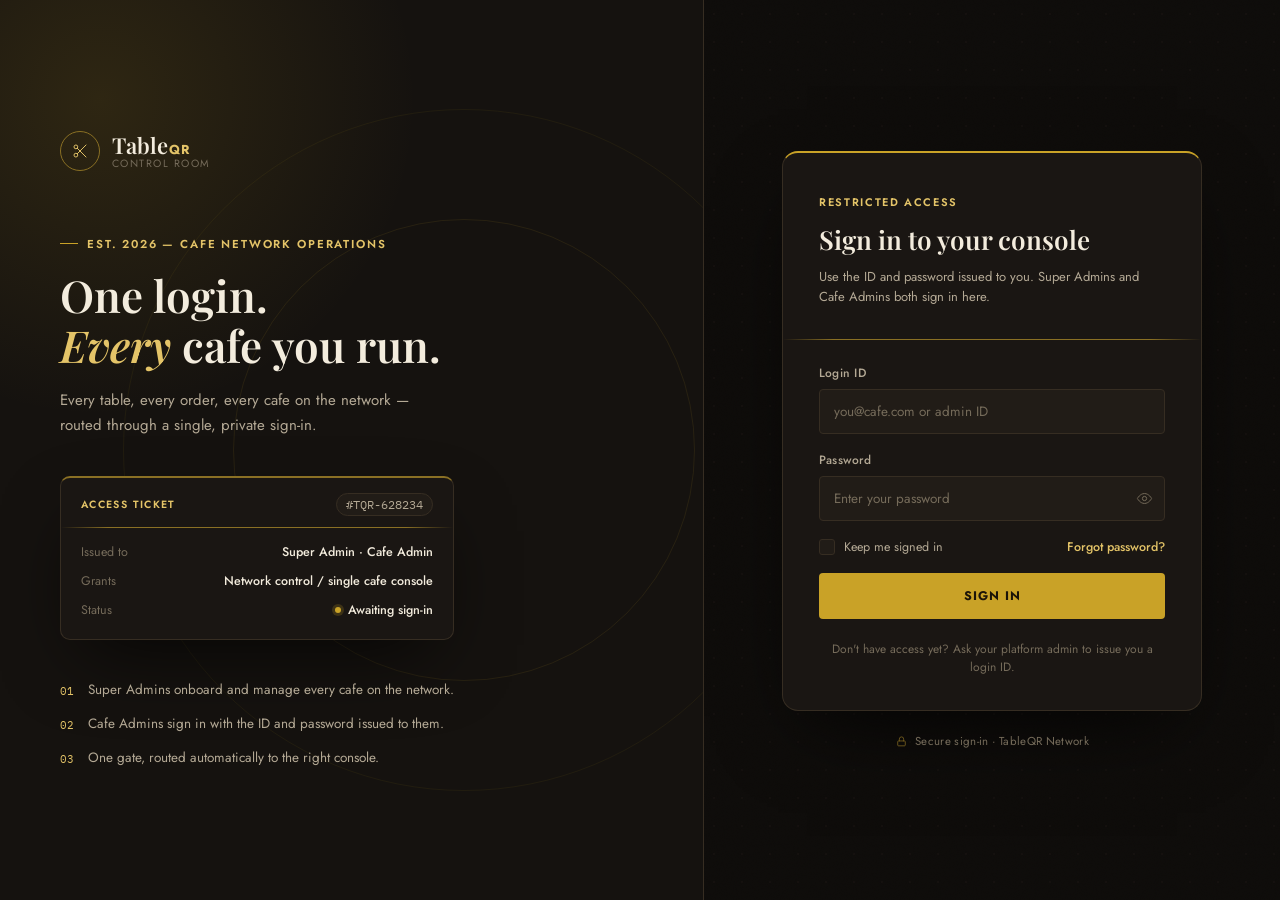
==== commit bc5d871d: "Structure" ====
--- a/index.html
+++ b/index.html
@@ -5,8 +5,7 @@
     <meta charset="UTF-8">
     <meta name="viewport" content="width=device-width, initial-scale=1.0">
     <title>Sign In — TableQR</title>
-    <link rel="stylesheet" href="font.css">
-    <link rel="stylesheet" href="styl.css">
+    <link rel="stylesheet" href="style.css">
 </head>
 
 <body>
@@ -169,7 +168,7 @@
 
     <div class="toast" id="toast"></div>
 
-    <script src="lg.js"></script>
+    <script src="script.js"></script>
 </body>
 
 </html>
--- a/style.css
+++ b/style.css
@@ -0,0 +1,869 @@
+/* =========================================================
+   TOKENS
+   ========================================================= */
+:root {
+    --ink: #0E0C0A;
+    --ink-2: #15120F;
+    --surface: #1A1613;
+    --surface-2: #211C17;
+    --line: #362D22;
+    --line-soft: #241E18;
+
+    --gold: #C9A227;
+    --gold-hi: #E4C468;
+    --gold-dim: #8A7024;
+    --gold-ink: #1B1408;
+
+    --good: #7CA37E;
+    --bad: #B6604A;
+    --bad-soft: rgba(182, 96, 74, .14);
+
+    --text-hi: #F3ECDD;
+    --text-mid: #B4A995;
+    --text-dim: #756B5A;
+
+    --radius-s: 4px;
+    --radius-m: 10px;
+    --radius-l: 16px;
+
+    --font-display: 'Playfair Display', Georgia, 'Times New Roman', serif;
+    --font-body: 'Jost', 'Segoe UI', system-ui, -apple-system, 'Helvetica Neue', Arial, sans-serif;
+    --font-mono: 'IBM Plex Mono', 'SF Mono', Menlo, Consolas, monospace;
+
+    --shadow-2: 0 30px 80px -25px rgba(0, 0, 0, .8);
+}
+
+* {
+    box-sizing: border-box;
+}
+
+html {
+    color-scheme: dark;
+}
+
+body {
+    margin: 0;
+    background: var(--ink);
+    color: var(--text-hi);
+    font-family: var(--font-body);
+    -webkit-font-smoothing: antialiased;
+}
+
+h1,
+h2 {
+    font-family: var(--font-display);
+    font-weight: 600;
+    margin: 0;
+}
+
+em {
+    font-style: italic;
+    color: var(--gold-hi);
+}
+
+p {
+    margin: 0;
+}
+
+a {
+    color: inherit;
+}
+
+svg {
+    display: block;
+}
+
+::selection {
+    background: var(--gold);
+    color: var(--gold-ink);
+}
+
+:focus-visible {
+    outline: 1px solid var(--gold-hi);
+    outline-offset: 2px;
+}
+
+/* fine paper-grain texture, so the black never reads as a flat void */
+body::before {
+    content: "";
+    position: fixed;
+    inset: 0;
+    background-image: radial-gradient(var(--line-soft) 1px, transparent 1px);
+    background-size: 28px 28px;
+    opacity: .28;
+    pointer-events: none;
+    z-index: 0;
+}
+
+body::after {
+    content: "";
+    position: fixed;
+    inset: 0;
+    background-image: url("data:image/svg+xml,%3Csvg xmlns='http://www.w3.org/2000/svg' width='120' height='120'%3E%3Cfilter id='n'%3E%3CfeTurbulence type='fractalNoise' baseFrequency='0.9' numOctaves='2' stitchTiles='stitch'/%3E%3C/filter%3E%3Crect width='100%25' height='100%25' filter='url(%23n)' opacity='0.05'/%3E%3C/svg%3E");
+    opacity: .5;
+    pointer-events: none;
+    z-index: 0;
+    mix-blend-mode: overlay;
+}
+
+/* =========================================================
+   SHARED — logo mark
+   ========================================================= */
+.mark-ring {
+    width: 40px;
+    height: 40px;
+    display: grid;
+    place-items: center;
+    border: 1px solid var(--gold-dim);
+    color: var(--gold-hi);
+    border-radius: 50%;
+    flex-shrink: 0;
+}
+
+.mark-ring svg {
+    width: 18px;
+    height: 18px;
+}
+
+.gate-brand-text {
+    display: flex;
+    flex-direction: column;
+    line-height: 1.15;
+}
+
+.gate-name {
+    font-family: var(--font-display);
+    font-size: 22px;
+    font-weight: 600;
+    color: var(--text-hi);
+}
+
+.gate-name em {
+    font-style: normal;
+    color: var(--gold-hi);
+    font-family: var(--font-body);
+    font-size: 13px;
+    font-weight: 700;
+    letter-spacing: .1em;
+    margin-left: 1px;
+}
+
+.gate-tag {
+    font-size: 10.5px;
+    color: var(--text-dim);
+    text-transform: uppercase;
+    letter-spacing: .14em;
+}
+
+/* =========================================================
+   LAYOUT — split gate
+   ========================================================= */
+.gate {
+    position: relative;
+    z-index: 1;
+    min-height: 100vh;
+    display: grid;
+    grid-template-columns: 1.1fr 0.9fr;
+}
+
+/* ---------- LEFT: story panel ---------- */
+.gate-story {
+    background: var(--ink-2);
+    border-right: 1px solid var(--line);
+    display: flex;
+    align-items: center;
+    padding: 60px;
+    position: relative;
+    overflow: hidden;
+}
+
+/* soft studio-light glow, top-left */
+.gate-story-glow {
+    position: absolute;
+    width: 640px;
+    height: 640px;
+    top: -220px;
+    left: -220px;
+    background: radial-gradient(circle, rgba(201, 162, 39, .14) 0%, rgba(201, 162, 39, .05) 45%, transparent 70%);
+    pointer-events: none;
+}
+
+/* ambient concentric rings, echoing the studio motif */
+.gate-story::before,
+.gate-story::after {
+    content: "";
+    position: absolute;
+    border: 1px solid var(--gold);
+    border-radius: 50%;
+    pointer-events: none;
+}
+
+.gate-story::before {
+    width: 680px;
+    height: 680px;
+    top: 50%;
+    left: 66%;
+    transform: translate(-50%, -50%);
+    opacity: .07;
+}
+
+.gate-story::after {
+    width: 460px;
+    height: 460px;
+    top: 50%;
+    left: 66%;
+    transform: translate(-50%, -50%);
+    opacity: .1;
+}
+
+.gate-story-inner {
+    max-width: 480px;
+    position: relative;
+    z-index: 1;
+}
+
+.gate-brand {
+    display: flex;
+    align-items: center;
+    gap: 12px;
+    margin-bottom: 56px;
+}
+
+.gate-eyebrow {
+    display: inline-flex;
+    align-items: center;
+    gap: 9px;
+    font-size: 11.5px;
+    font-weight: 600;
+    text-transform: uppercase;
+    letter-spacing: .16em;
+    color: var(--gold-hi);
+    margin-bottom: 18px;
+}
+
+.gate-eyebrow i {
+    display: inline-block;
+    width: 18px;
+    height: 1px;
+    background: var(--gold);
+}
+
+.gate-headline {
+    font-size: 44px;
+    line-height: 1.14;
+    font-weight: 600;
+    color: var(--text-hi);
+    margin-bottom: 18px;
+}
+
+.gate-sub {
+    font-size: 15px;
+    color: var(--text-mid);
+    line-height: 1.65;
+    max-width: 40ch;
+    margin-bottom: 38px;
+}
+
+/* signature: access ticket, dark plate with gold hairline perforation */
+.access-stub {
+    background: var(--surface);
+    color: var(--text-hi);
+    border: 1px solid var(--line);
+    border-top: 2px solid var(--gold-dim);
+    border-radius: var(--radius-m);
+    overflow: hidden;
+    box-shadow: var(--shadow-2);
+    margin-bottom: 40px;
+}
+
+.access-stub-row {
+    display: flex;
+    justify-content: space-between;
+    align-items: center;
+    padding: 15px 20px 11px;
+}
+
+.access-stub-label {
+    font-size: 10.5px;
+    text-transform: uppercase;
+    letter-spacing: .13em;
+    color: var(--gold-hi);
+    font-weight: 600;
+}
+
+.access-stub-id {
+    font-family: var(--font-mono);
+    font-size: 12px;
+    color: var(--text-mid);
+    background: var(--surface-2);
+    border: 1px solid var(--line);
+    padding: 3px 9px;
+    border-radius: 100px;
+}
+
+.access-stub-perf {
+    height: 1px;
+    background: linear-gradient(90deg, transparent, var(--gold-dim) 12%, var(--gold-dim) 88%, transparent);
+}
+
+.access-stub-body {
+    padding: 15px 20px 20px;
+    display: flex;
+    flex-direction: column;
+    gap: 11px;
+}
+
+.access-stub-item {
+    display: flex;
+    justify-content: space-between;
+    gap: 14px;
+    font-size: 12.5px;
+}
+
+.access-stub-item .k {
+    color: var(--text-dim);
+}
+
+.access-stub-item .v {
+    font-weight: 500;
+    color: var(--text-hi);
+    text-align: right;
+}
+
+.access-live {
+    display: flex;
+    align-items: center;
+    gap: 7px;
+    justify-content: flex-end;
+}
+
+.access-live i {
+    width: 6px;
+    height: 6px;
+    border-radius: 50%;
+    background: var(--gold);
+    display: inline-block;
+    box-shadow: 0 0 0 3px rgba(201, 162, 39, .2);
+}
+
+.gate-points {
+    list-style: none;
+    margin: 0;
+    padding: 0;
+    display: flex;
+    flex-direction: column;
+    gap: 13px;
+}
+
+.gate-points li {
+    display: flex;
+    gap: 13px;
+    align-items: flex-start;
+    font-size: 13.5px;
+    color: var(--text-mid);
+    line-height: 1.55;
+}
+
+.gate-points li span {
+    font-family: var(--font-mono);
+    font-size: 11px;
+    color: var(--gold-hi);
+    flex-shrink: 0;
+    margin-top: 3px;
+    letter-spacing: .03em;
+}
+
+/* ---------- RIGHT: login card ---------- */
+.gate-form-wrap {
+    display: flex;
+    flex-direction: column;
+    align-items: center;
+    justify-content: center;
+    padding: 40px;
+    gap: 22px;
+}
+
+/* compact brand header — shown only when the story panel collapses */
+.mobile-brand {
+    display: none;
+    align-items: center;
+    gap: 12px;
+}
+
+.login-ticket {
+    width: 100%;
+    max-width: 420px;
+    background: var(--surface);
+    color: var(--text-hi);
+    border: 1px solid var(--line);
+    border-top: 2px solid var(--gold);
+    border-radius: var(--radius-l);
+    overflow: hidden;
+    box-shadow: var(--shadow-2);
+}
+
+.login-ticket-top {
+    padding: 36px 36px 6px;
+}
+
+.login-eyebrow {
+    font-size: 11px;
+    text-transform: uppercase;
+    letter-spacing: .15em;
+    font-weight: 600;
+    color: var(--gold-hi);
+}
+
+.login-ticket-top h2 {
+    font-size: 26px;
+    margin-top: 10px;
+    color: var(--text-hi);
+}
+
+.login-sub {
+    font-size: 13px;
+    color: var(--text-mid);
+    margin-top: 10px;
+    line-height: 1.55;
+}
+
+.login-perf {
+    height: 1px;
+    margin-top: 26px;
+    background: linear-gradient(90deg, transparent, var(--gold-dim) 12%, var(--gold-dim) 88%, transparent);
+}
+
+.login-ticket-bottom {
+    padding: 24px 36px 34px;
+    display: flex;
+    flex-direction: column;
+    gap: 17px;
+}
+
+.field {
+    display: flex;
+    flex-direction: column;
+    gap: 7px;
+}
+
+.field label {
+    font-size: 12px;
+    font-weight: 500;
+    color: var(--text-mid);
+    letter-spacing: .02em;
+}
+
+.field input {
+    background: var(--surface-2);
+    border: 1px solid var(--line);
+    border-radius: var(--radius-s);
+    color: var(--text-hi);
+    padding: 12px 14px;
+    font-size: 13.5px;
+    font-family: var(--font-body);
+    width: 100%;
+}
+
+.field input::placeholder {
+    color: var(--text-dim);
+}
+
+.field input:focus {
+    border-color: var(--gold-dim);
+}
+
+.password-field {
+    position: relative;
+    display: flex;
+}
+
+.password-field input {
+    flex: 1;
+    padding-right: 42px;
+}
+
+.peek-btn {
+    position: absolute;
+    right: 5px;
+    top: 50%;
+    transform: translateY(-50%);
+    background: transparent;
+    border: none;
+    width: 32px;
+    height: 32px;
+    border-radius: 6px;
+    display: grid;
+    place-items: center;
+    cursor: pointer;
+    color: var(--text-dim);
+}
+
+.peek-btn svg {
+    width: 17px;
+    height: 17px;
+}
+
+.peek-btn svg[hidden] {
+    display: none;
+}
+
+.peek-btn:hover {
+    background: var(--surface);
+    color: var(--text-mid);
+}
+
+.field-inline {
+    display: flex;
+    align-items: center;
+    justify-content: space-between;
+    font-size: 12.5px;
+}
+
+/* custom checkbox */
+.check {
+    display: flex;
+    align-items: center;
+    gap: 9px;
+    color: var(--text-mid);
+    cursor: pointer;
+    user-select: none;
+}
+
+.check input {
+    position: absolute;
+    width: 1px;
+    height: 1px;
+    opacity: 0;
+    pointer-events: none;
+}
+
+.check-box {
+    width: 16px;
+    height: 16px;
+    border-radius: 3px;
+    border: 1px solid var(--line);
+    background: var(--surface-2);
+    display: grid;
+    place-items: center;
+    flex-shrink: 0;
+    transition: background .15s ease, border-color .15s ease;
+}
+
+.check-box svg {
+    width: 10px;
+    height: 9px;
+    color: var(--gold-ink);
+    opacity: 0;
+    transform: scale(.6);
+    transition: opacity .12s ease, transform .12s ease;
+}
+
+.check input:checked+.check-box {
+    background: var(--gold);
+    border-color: var(--gold);
+}
+
+.check input:checked+.check-box svg {
+    opacity: 1;
+    transform: scale(1);
+}
+
+.check input:focus-visible+.check-box {
+    outline: 1px solid var(--gold-hi);
+    outline-offset: 2px;
+}
+
+.check-label {
+    font-size: 12.5px;
+}
+
+.link-muted {
+    color: var(--gold-hi);
+    text-decoration: none;
+    font-weight: 500;
+}
+
+.link-muted:hover {
+    text-decoration: underline;
+}
+
+.form-error {
+    display: flex;
+    align-items: center;
+    gap: 8px;
+    background: var(--bad-soft);
+    color: var(--bad);
+    border: 1px solid rgba(182, 96, 74, .4);
+    border-radius: var(--radius-s);
+    padding: 10px 13px;
+    font-size: 12.5px;
+    font-weight: 500;
+}
+
+.form-error[hidden] {
+    display: none;
+}
+
+.shake {
+    animation: shake .4s ease;
+}
+
+@keyframes shake {
+
+    0%,
+    100% {
+        transform: translateX(0);
+    }
+
+    20% {
+        transform: translateX(-6px);
+    }
+
+    40% {
+        transform: translateX(5px);
+    }
+
+    60% {
+        transform: translateX(-4px);
+    }
+
+    80% {
+        transform: translateX(3px);
+    }
+}
+
+.btn-submit {
+    background: var(--gold);
+    color: var(--gold-ink);
+    border: none;
+    border-radius: var(--radius-s);
+    padding: 14px 16px;
+    font-size: 12.5px;
+    font-weight: 700;
+    font-family: var(--font-body);
+    text-transform: uppercase;
+    letter-spacing: .08em;
+    cursor: pointer;
+    transition: filter .15s ease, transform .1s ease;
+    display: flex;
+    align-items: center;
+    justify-content: center;
+    gap: 8px;
+}
+
+.btn-submit:hover {
+    filter: brightness(1.1);
+}
+
+.btn-submit:active {
+    transform: translateY(1px);
+}
+
+.btn-submit[disabled] {
+    opacity: .7;
+    cursor: default;
+}
+
+.spinner {
+    width: 14px;
+    height: 14px;
+    border-radius: 50%;
+    border: 2px solid rgba(27, 20, 8, .35);
+    border-top-color: var(--gold-ink);
+    animation: spin .7s linear infinite;
+}
+
+@keyframes spin {
+    to {
+        transform: rotate(360deg);
+    }
+}
+
+.gate-footnote {
+    text-align: center;
+    font-size: 12px;
+    color: var(--text-dim);
+    margin-top: 4px;
+}
+
+.gate-secure-line {
+    display: flex;
+    align-items: center;
+    gap: 7px;
+    font-size: 11.5px;
+    color: var(--text-dim);
+    letter-spacing: .03em;
+}
+
+.gate-secure-line svg {
+    width: 13px;
+    height: 13px;
+    color: var(--gold-dim);
+}
+
+/* =========================================================
+   TOAST
+   ========================================================= */
+.toast {
+    position: fixed;
+    bottom: 24px;
+    left: 50%;
+    transform: translate(-50%, 20px);
+    background: var(--surface);
+    border: 1px solid var(--line);
+    border-left: 2px solid var(--gold);
+    color: var(--text-hi);
+    padding: 13px 20px;
+    border-radius: var(--radius-s);
+    font-size: 13px;
+    box-shadow: var(--shadow-2);
+    opacity: 0;
+    pointer-events: none;
+    transition: opacity .2s ease, transform .2s ease;
+    z-index: 80;
+    font-family: var(--font-mono);
+    max-width: 90vw;
+}
+
+.toast.is-shown {
+    opacity: 1;
+    transform: translate(-50%, 0);
+}
+
+.toast.is-error {
+    border-left-color: var(--bad);
+}
+/* =========================================================
+
+   SELF-HOSTED FONTS — embedded as base64, zero external
+
+   requests. Works fully offline / in sandboxed previews.
+
+   ========================================================= */
+
+@font-face {
+    font-family: 'Playfair Display';
+    font-style: normal;
+    font-weight: 600;
+    font-display: swap;
+    src: url([data-uri]) format('woff2');
+}
+
+@font-face {
+    font-family: 'Playfair Display';
+    font-style: italic;
+    font-weight: 600;
+    font-display: swap;
+    src: url([data-uri]) format('woff2');
+}
+
+@font-face {
+    font-family: 'Jost';
+    font-style: normal;
+    font-weight: 400;
+    font-display: swap;
+    src: url([data-uri]) format('woff2');
+}
+
+@font-face {
+    font-family: 'Jost';
+    font-style: normal;
+    font-weight: 500;
+    font-display: swap;
+    src: url([data-uri]) format('woff2');
+}
+
+@font-face {
+    font-family: 'Jost';
+    font-style: normal;
+    font-weight: 600;
+    font-display: swap;
+    src: url([data-uri]) format('woff2');
+}
+
+@font-face {
+    font-family: 'Jost';
+    font-style: normal;
+    font-weight: 700;
+    font-display: swap;
+    src: url([data-uri]) format('woff2');
+}
+
+@font-face {
+    font-family: 'IBM Plex Mono';
+    font-style: normal;
+    font-weight: 400;
+    font-display: swap;
+    src: url([data-uri]) format('woff2');
+}
+
+@font-face {
+    font-family: 'IBM Plex Mono';
+    font-style: normal;
+    font-weight: 500;
+    font-display: swap;
+    src: url([data-uri]) format('woff2');
+}
+
+/* =========================================================
+   RESPONSIVE
+   ========================================================= */
+@media (max-width: 980px) {
+    .gate {
+        grid-template-columns: 1fr;
+    }
+
+    .gate-story {
+        display: none;
+    }
+
+    .gate-form-wrap {
+        padding: 32px 20px;
+        min-height: 100vh;
+    }
+
+    .mobile-brand {
+        display: flex;
+        margin-bottom: 4px;
+    }
+}
+
+@media (max-width: 480px) {
+    .login-ticket-top {
+        padding: 28px 24px 4px;
+    }
+
+    .login-ticket-bottom {
+        padding: 22px 24px 28px;
+    }
+}
+
+@media (max-height: 760px) and (min-width: 981px) {
+    .gate-headline {
+        font-size: 36px;
+        margin-bottom: 14px;
+    }
+
+    .gate-sub {
+        margin-bottom: 26px;
+    }
+
+    .gate-brand {
+        margin-bottom: 34px;
+    }
+
+    .access-stub {
+        margin-bottom: 26px;
+    }
+
+    .gate-points {
+        gap: 9px;
+    }
+}
+
+@media (prefers-reduced-motion: reduce) {
+    * {
+        transition-duration: .001ms !important;
+        animation-duration: .001ms !important;
+    }
+}
